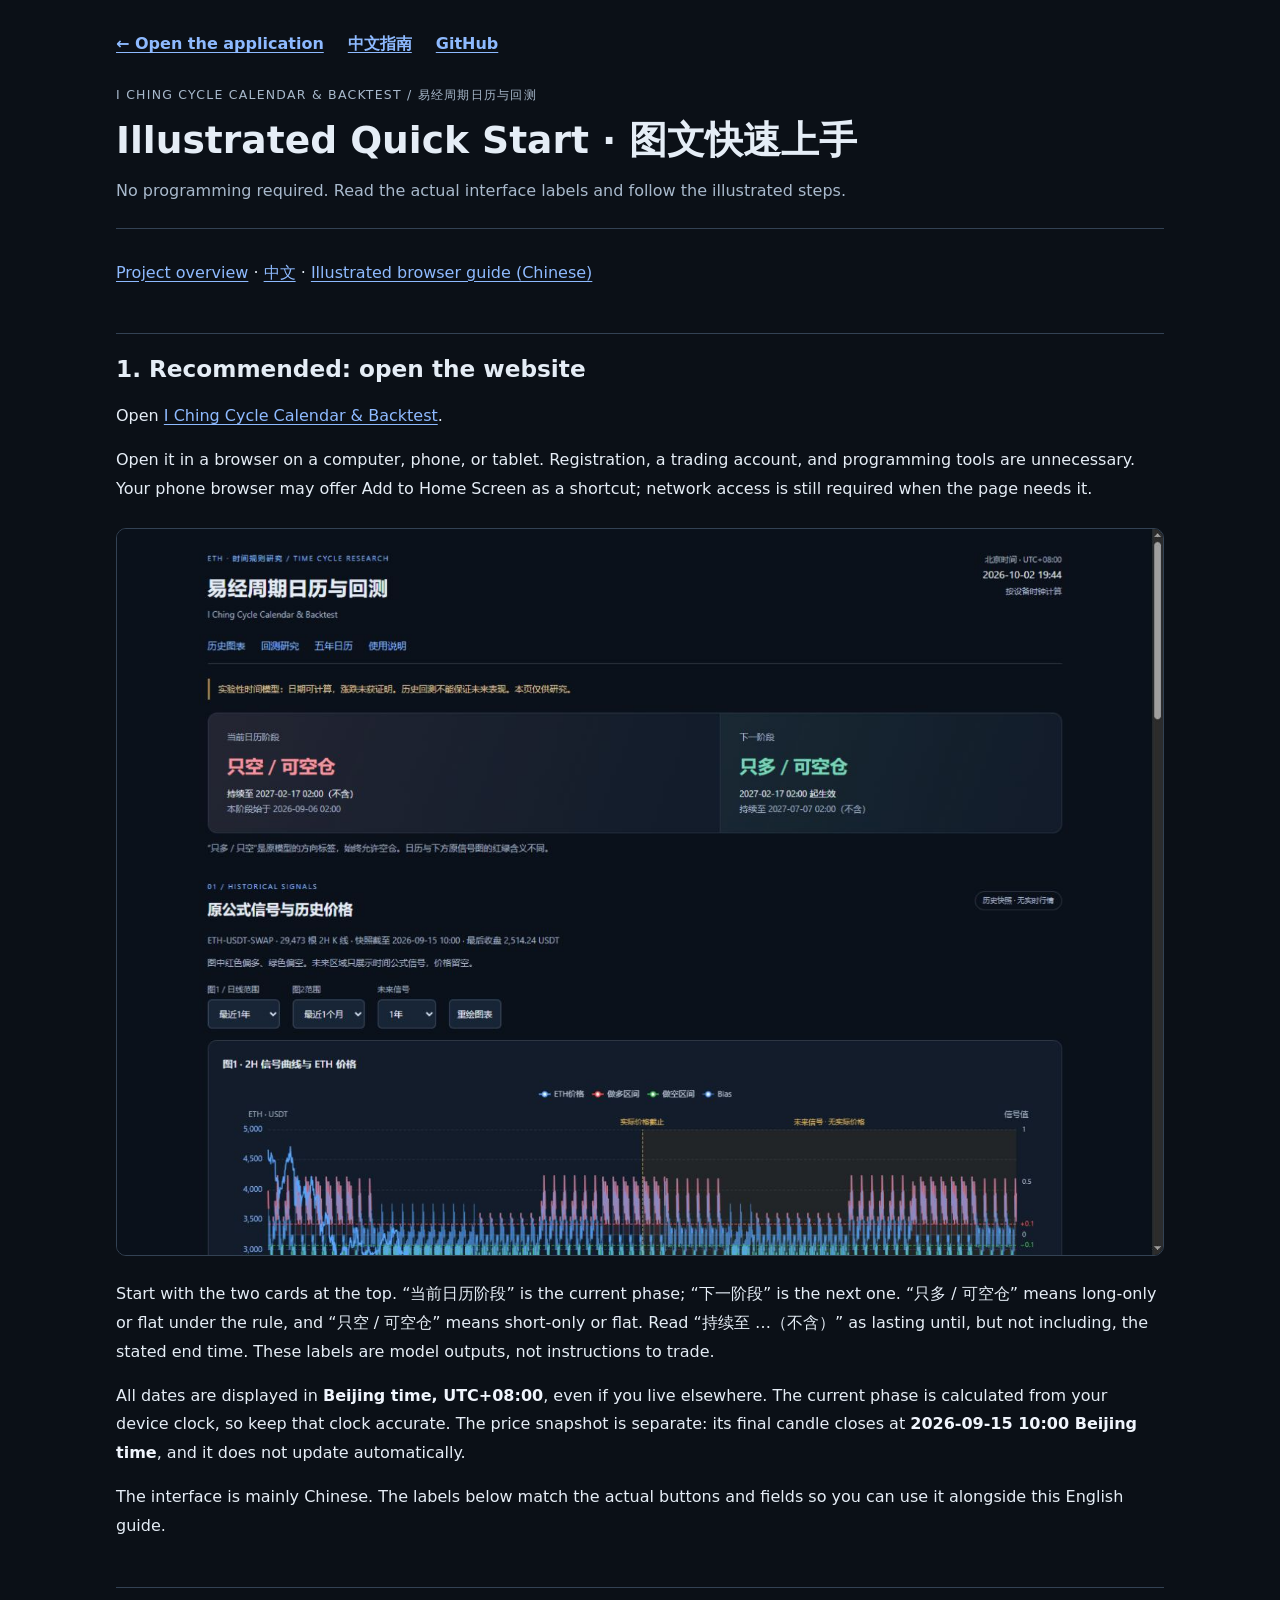
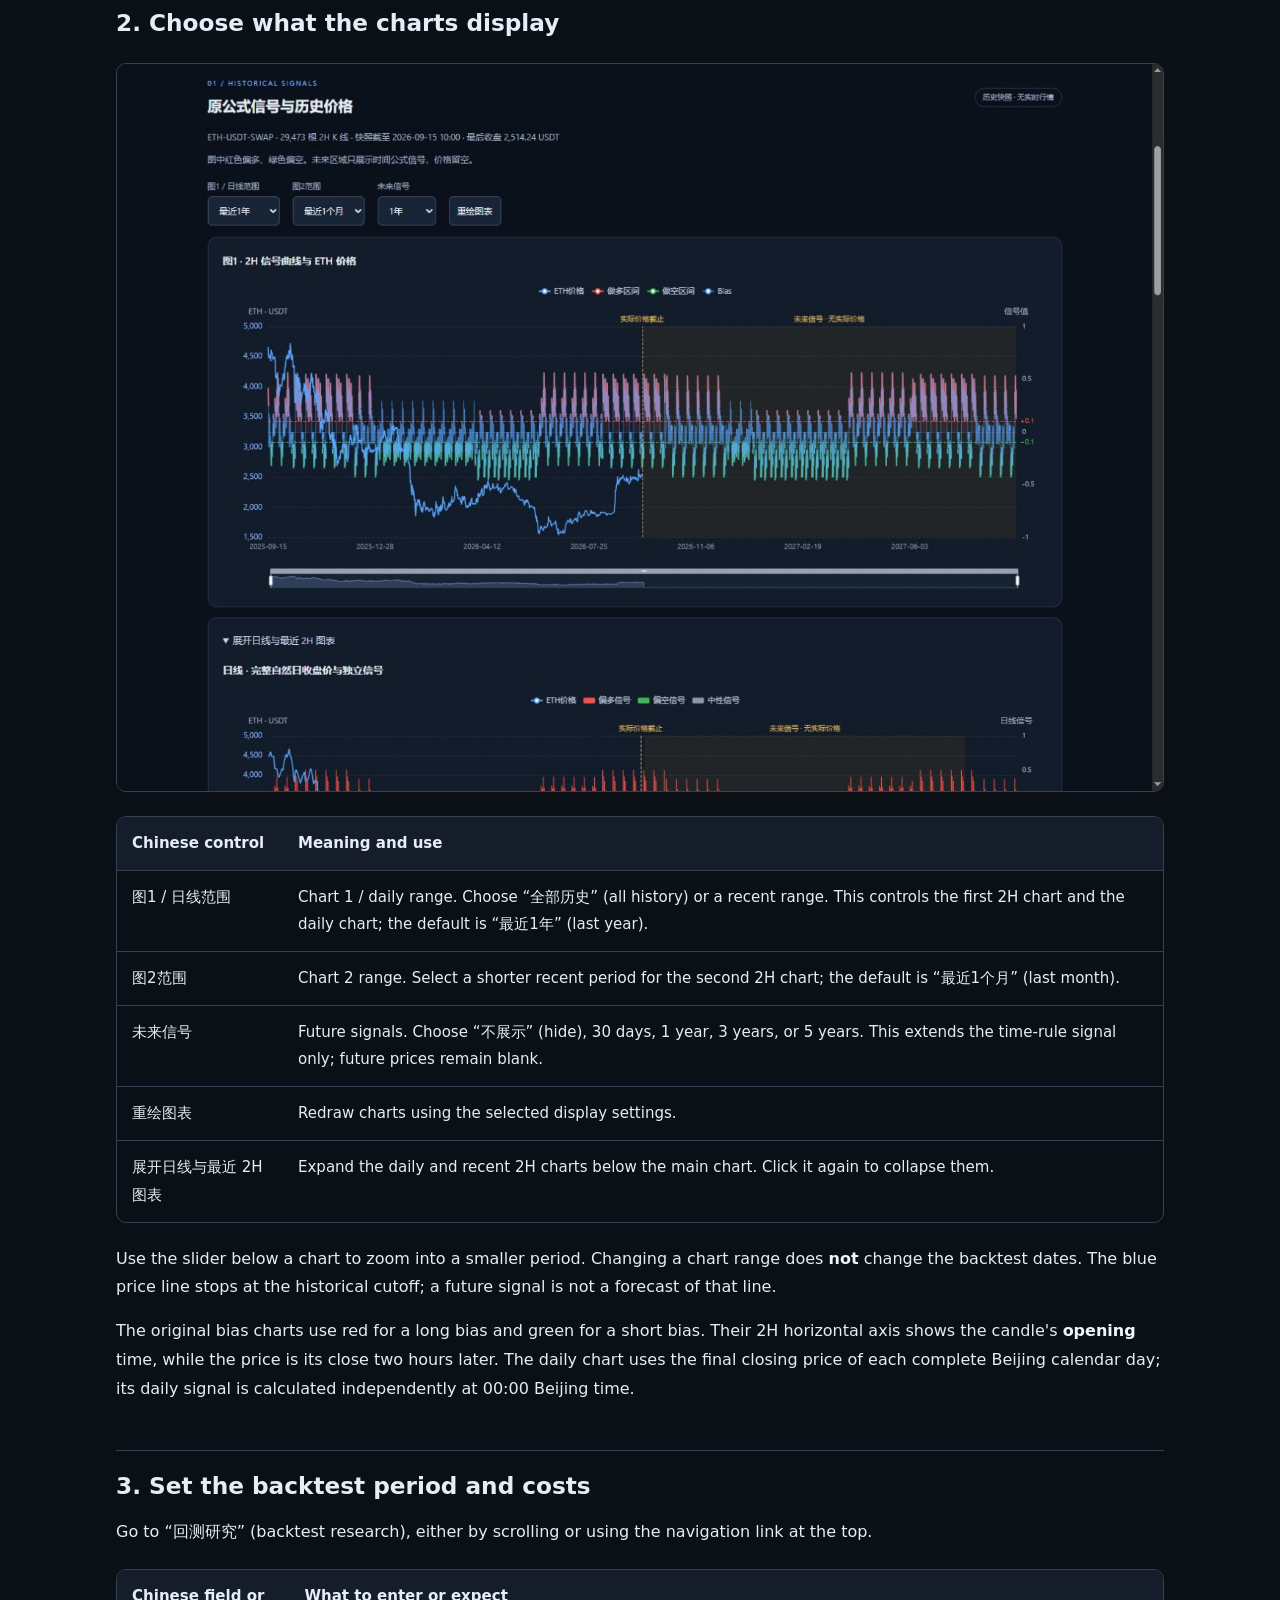
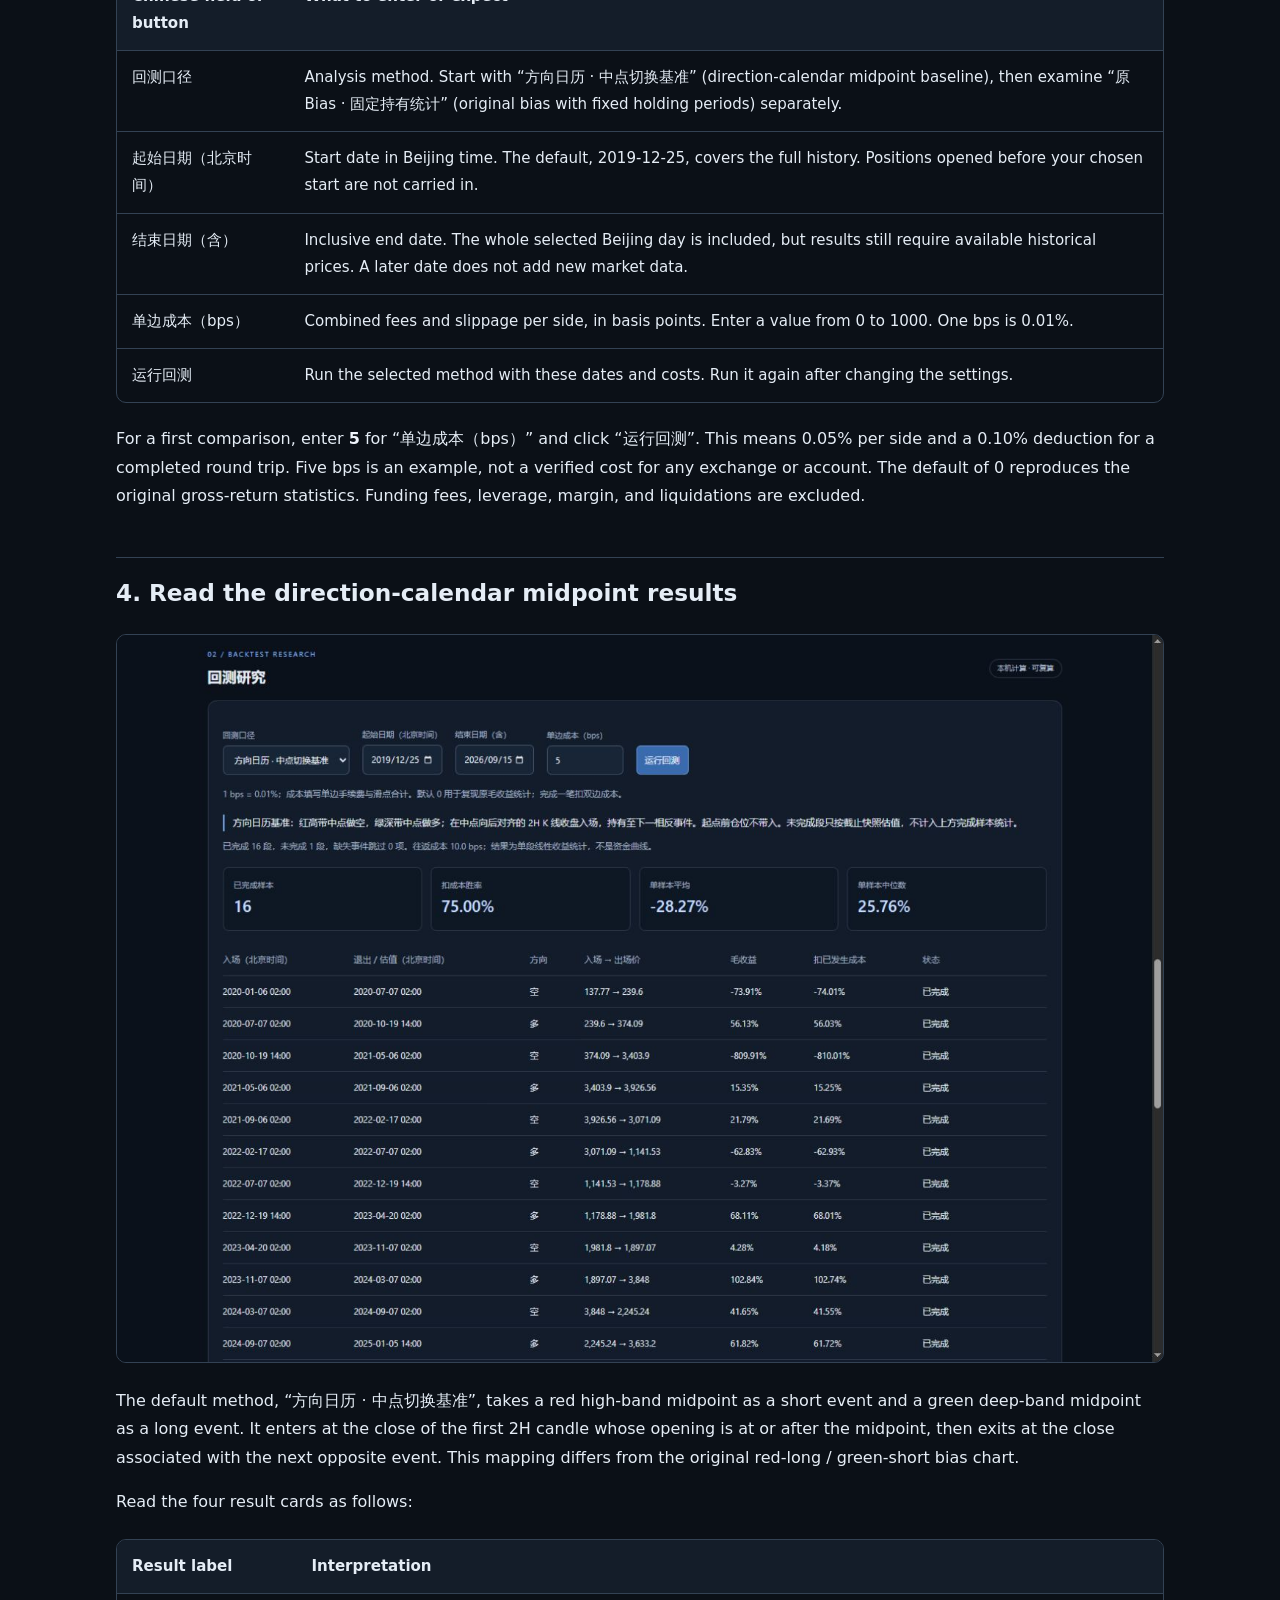
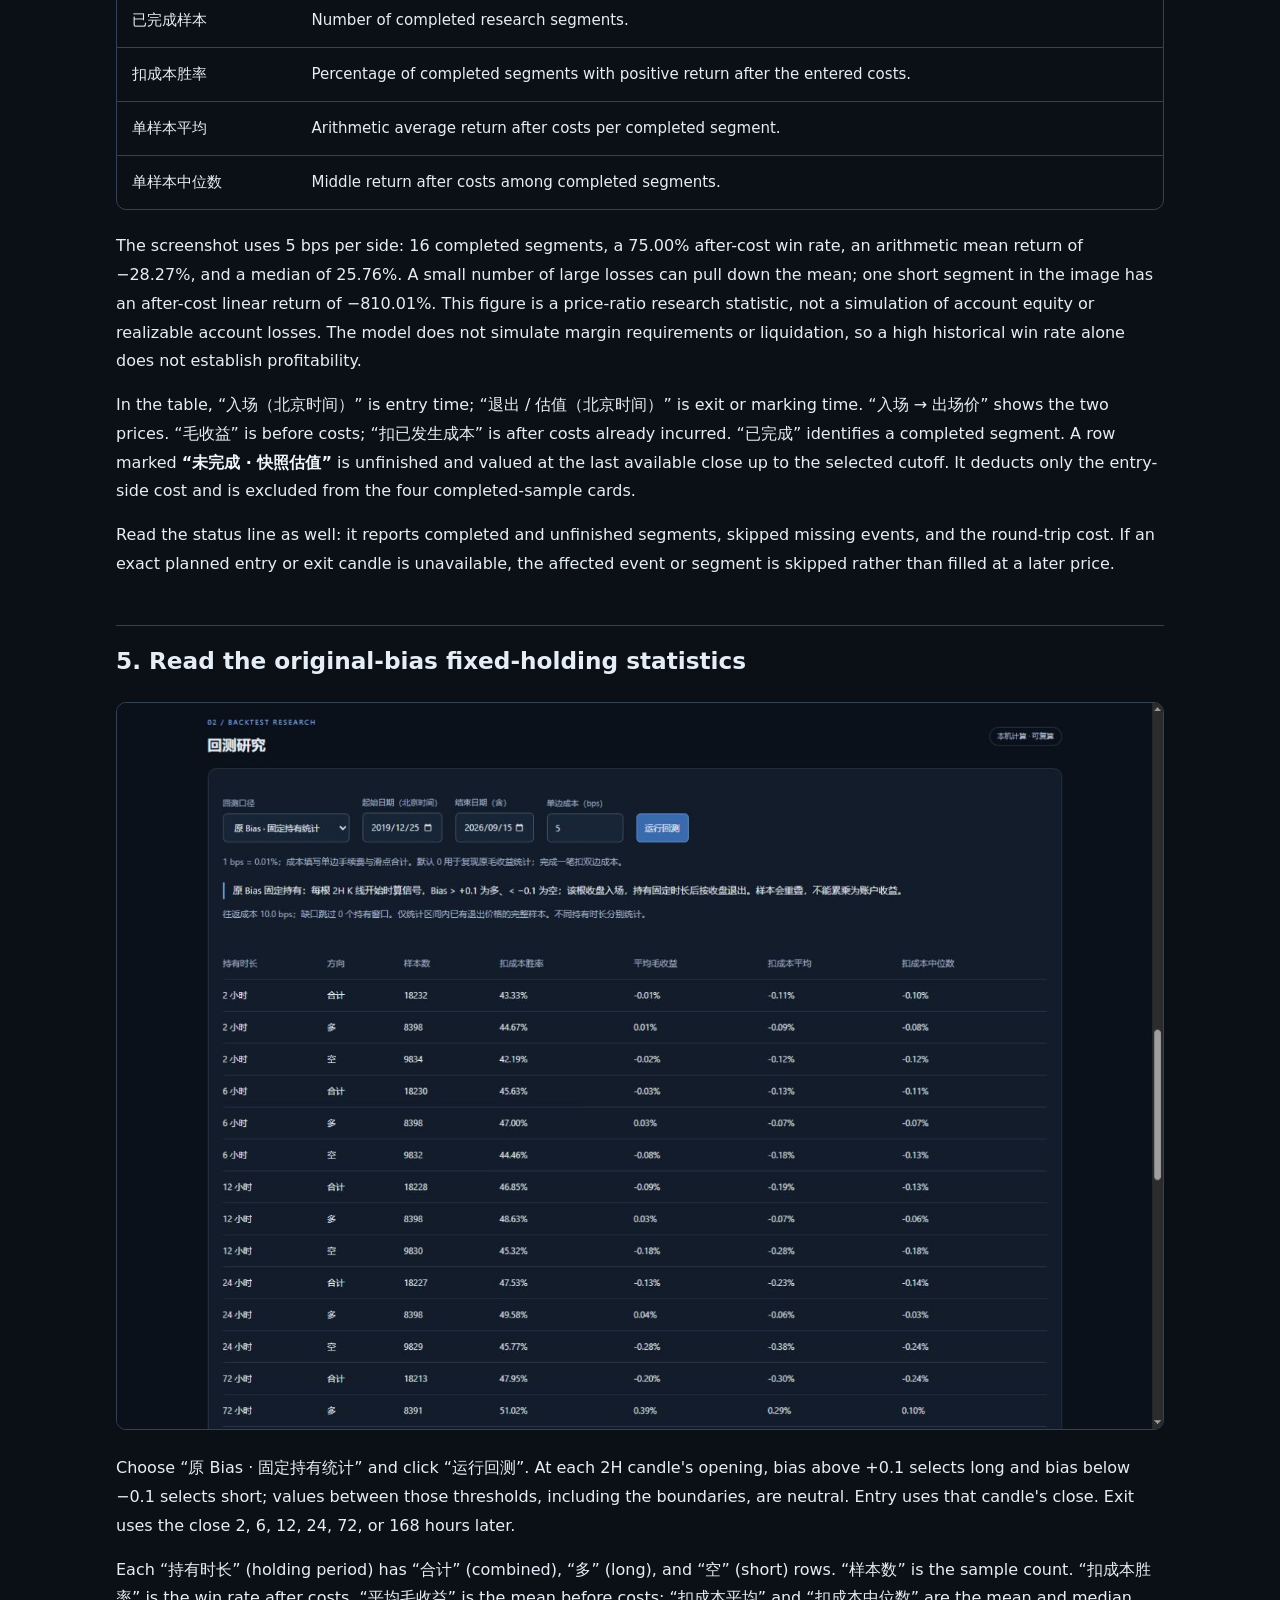
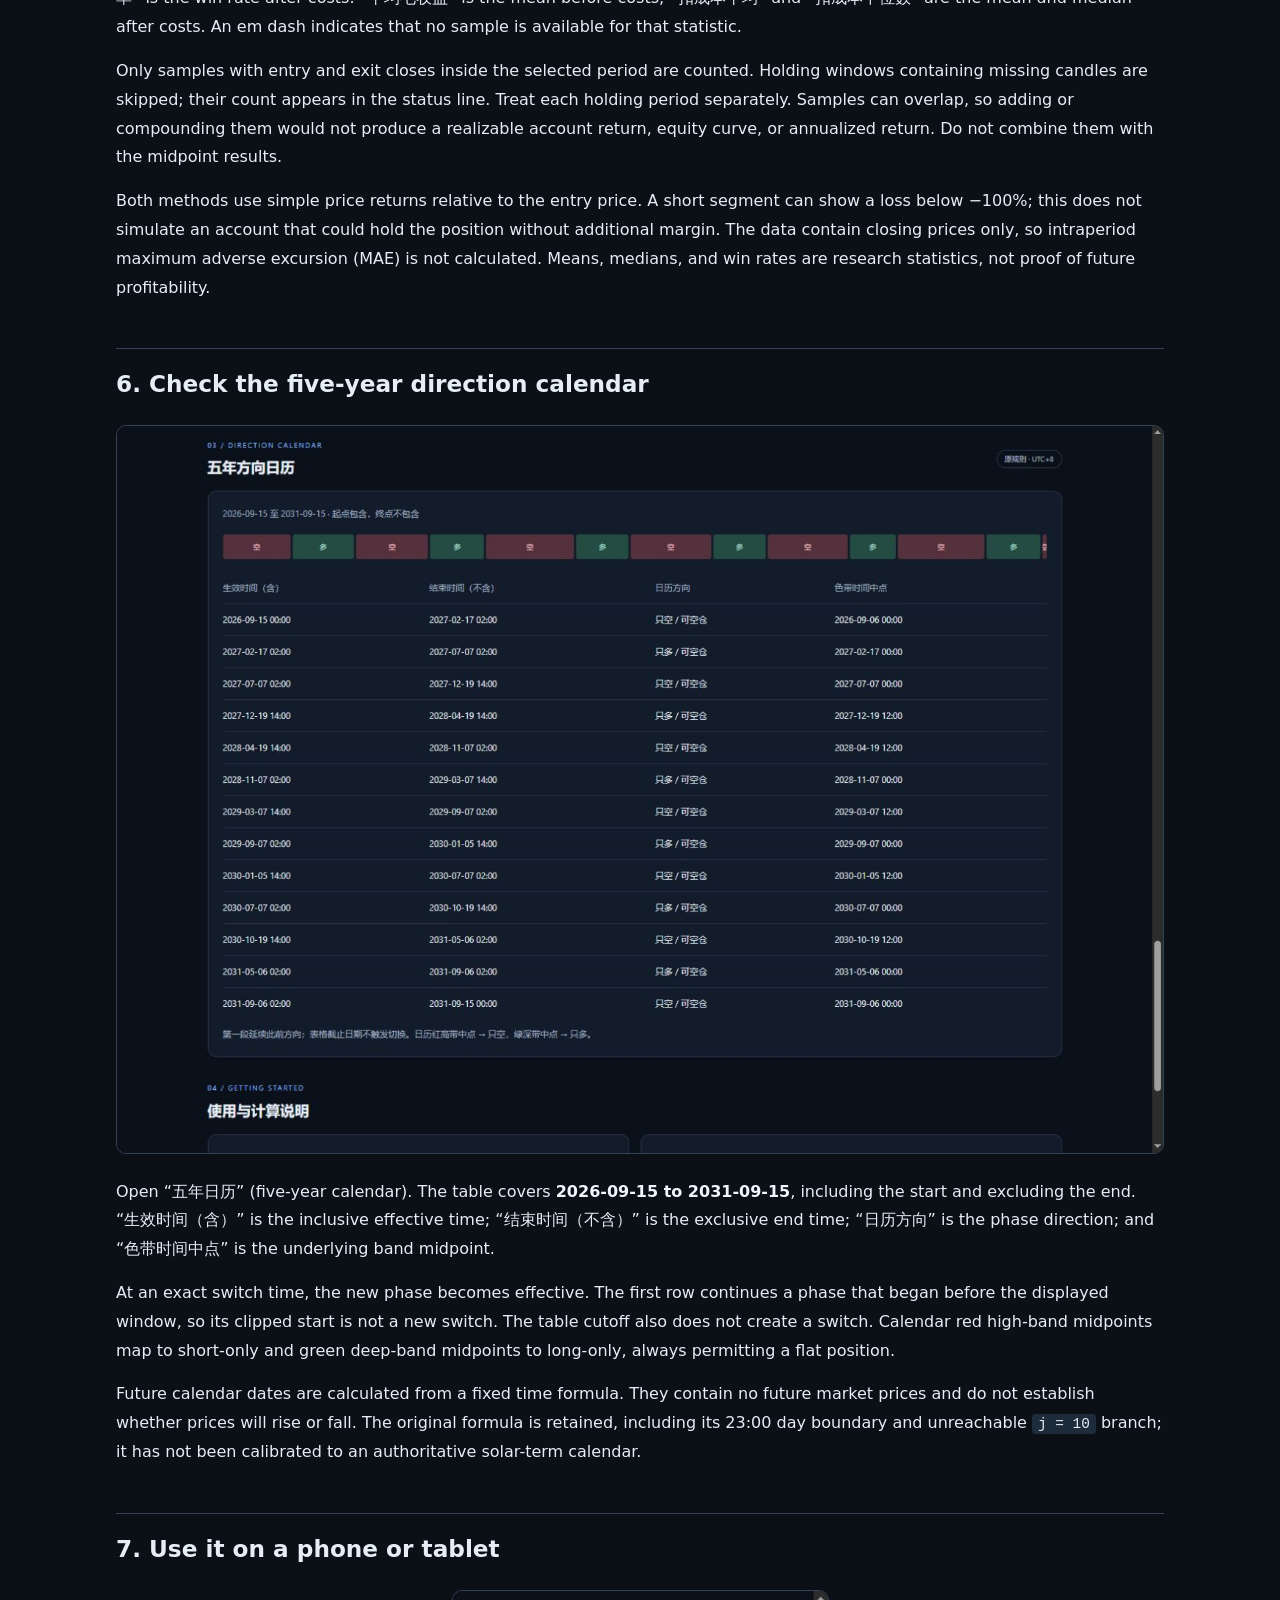
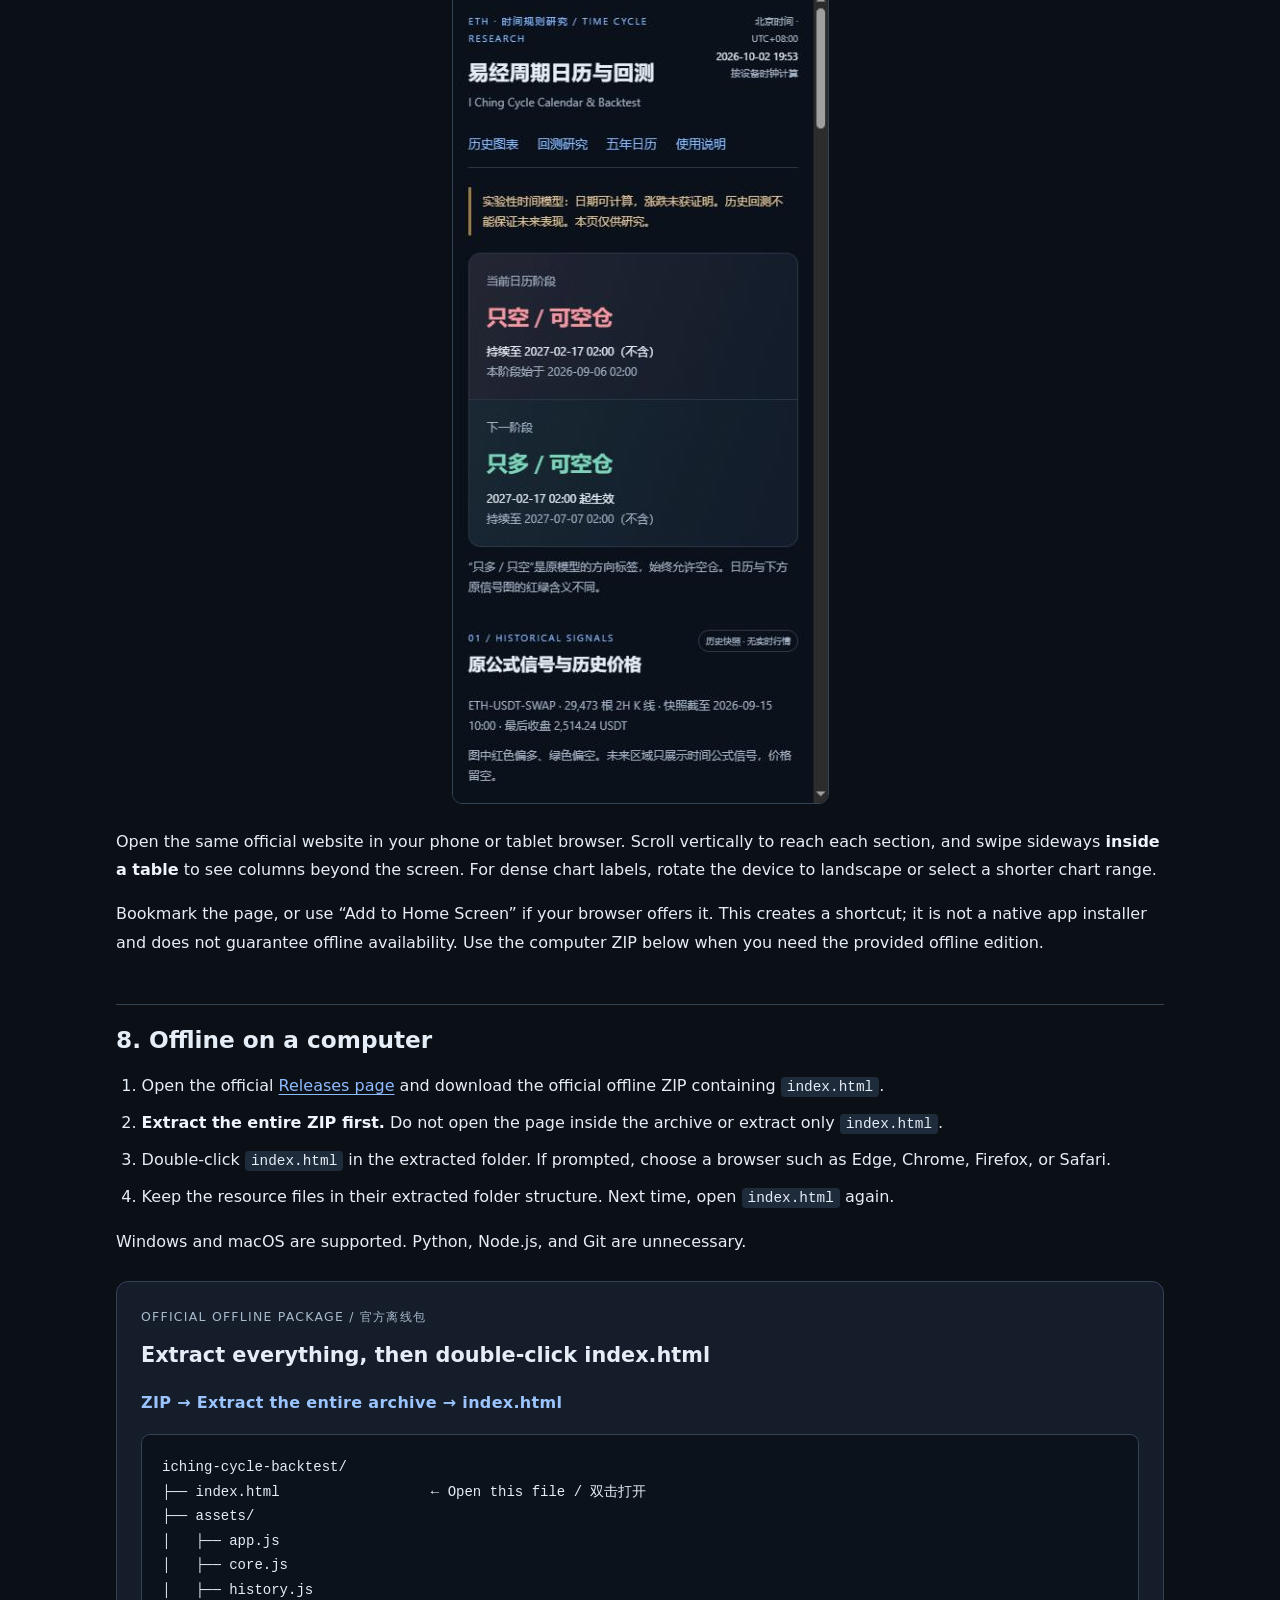
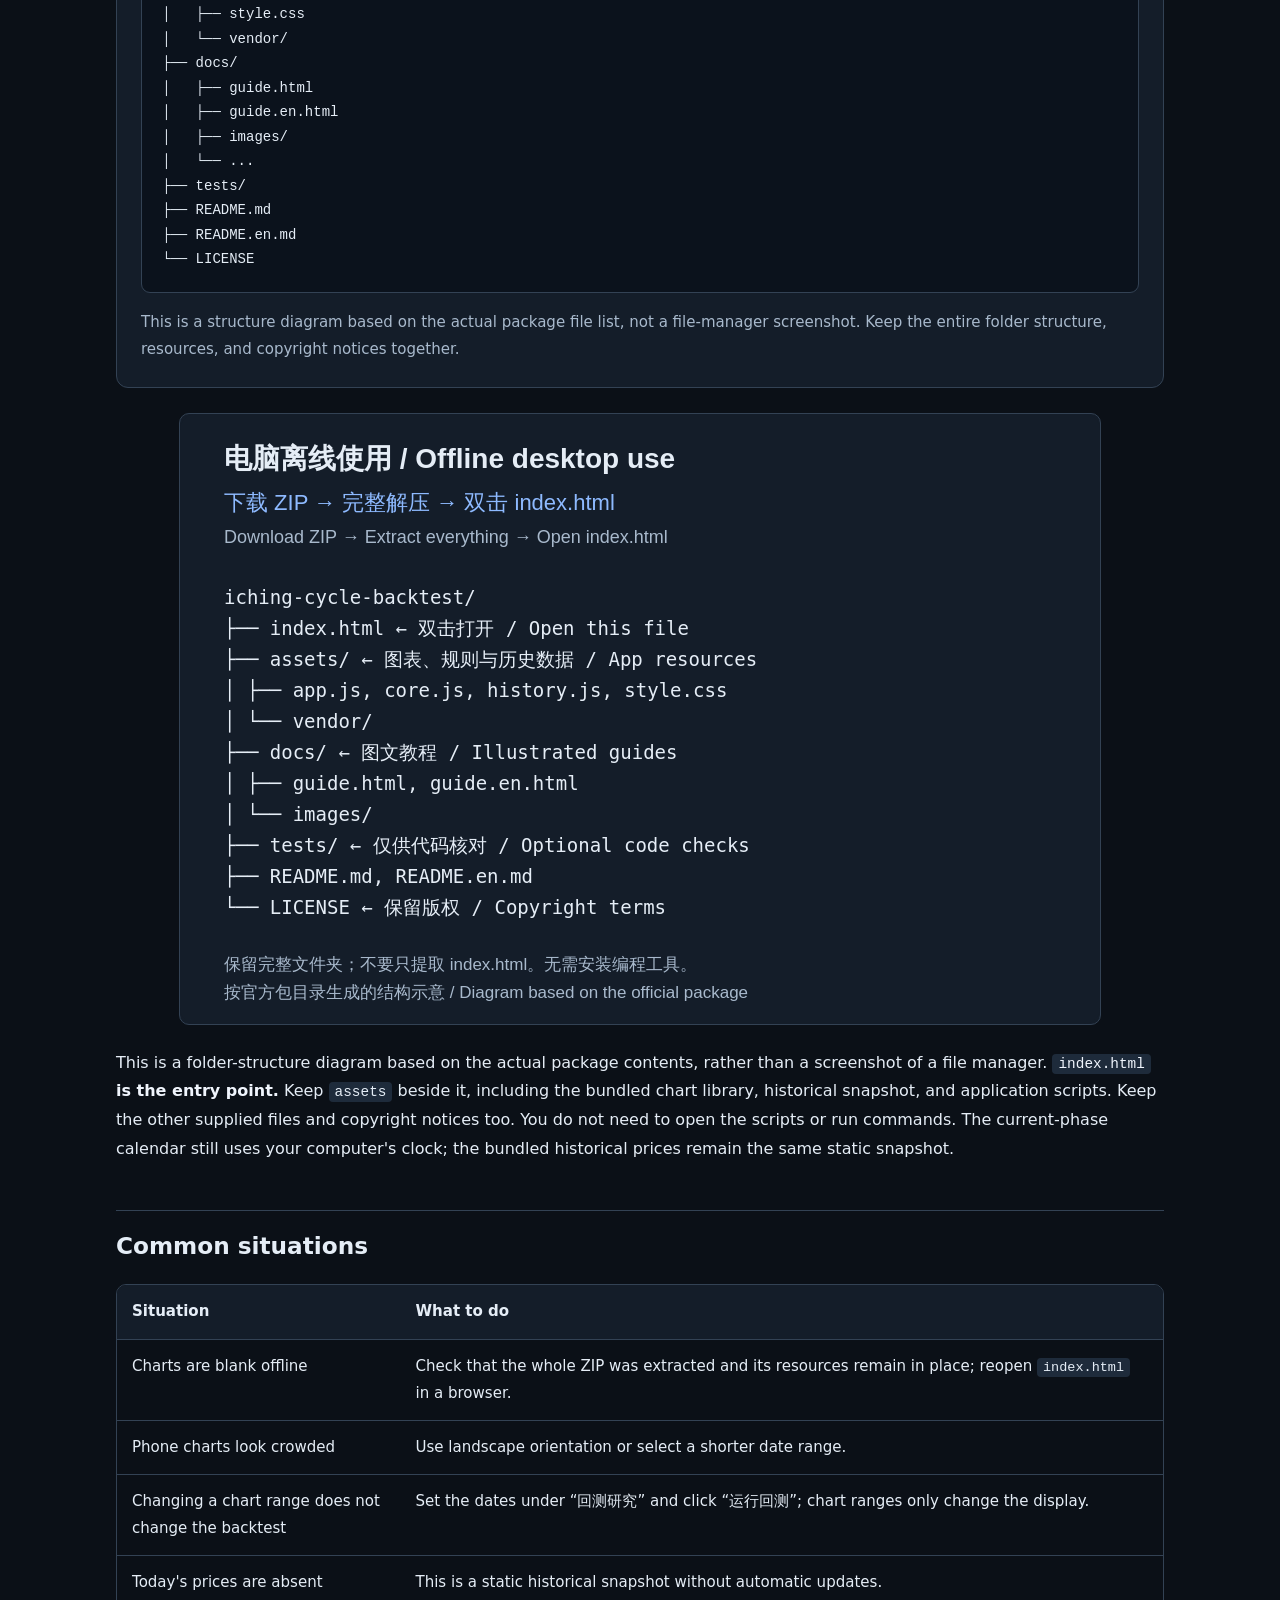
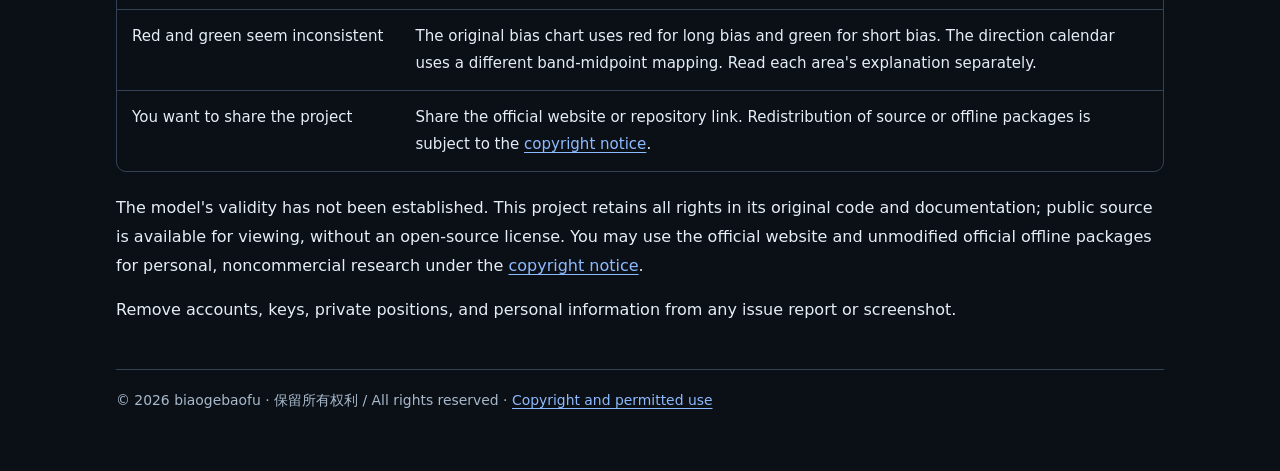
==== docs/guide.en.html @ a08e4dd4 "Publish bilingual illustrated guides with step-by-step explanations" ====
<!doctype html>
<html lang="en">
<head>
<meta charset="utf-8">
<meta name="viewport" content="width=device-width, initial-scale=1">
<meta name="color-scheme" content="dark">
<meta name="author" content="biaogebaofu">
<title>Illustrated Quick Start · 图文快速上手 | I Ching Cycle Calendar &amp; Backtest</title>
<style>
:root{color-scheme:dark;--bg:#0b1017;--panel:#141d29;--text:#e5edf6;--muted:#a8b9cc;--line:#334254;--link:#8ebaff}
*{box-sizing:border-box}html{scroll-behavior:smooth}body{margin:0;background:var(--bg);color:var(--text);font:16px/1.8 system-ui,-apple-system,BlinkMacSystemFont,"Segoe UI","Microsoft YaHei",sans-serif}
a{color:var(--link);text-underline-offset:3px;overflow-wrap:anywhere}a:hover{color:#bfd6ff}a:focus-visible,.table-scroll:focus-visible{outline:3px solid #8ebaff;outline-offset:4px}
.page{max-width:1100px;margin:0 auto;padding:30px 26px 58px}.top-nav{display:flex;gap:12px 24px;flex-wrap:wrap;margin-bottom:25px}.top-nav a{font-weight:600}
.masthead{border-bottom:1px solid var(--line);padding-bottom:22px;margin-bottom:30px}.eyebrow{margin:0 0 8px;color:var(--muted);font-size:.78rem;letter-spacing:.1em}.masthead h1{margin:0;font-size:clamp(1.6rem,4.8vw,2.35rem);line-height:1.4}.subtitle{margin:10px 0 0;color:var(--muted)}
article h2{margin:46px 0 16px;padding-top:18px;border-top:1px solid var(--line);font-size:1.45rem;line-height:1.45}article h3{margin:30px 0 12px;font-size:1.16rem}p{margin:15px 0}li{margin:8px 0}ul,ol{padding-left:1.6rem}strong{color:#f0f5fd}
img{display:block;max-width:100%;height:auto;margin:24px auto;border:1px solid var(--line);border-radius:10px;background:var(--panel)}img.phone-image{max-width:min(100%,390px)}
.table-scroll{max-width:100%;overflow-x:auto;overscroll-behavior-x:contain;-webkit-overflow-scrolling:touch;margin:22px 0;border:1px solid var(--line);border-radius:10px}table{border-collapse:collapse;width:100%;min-width:600px;font-size:.94rem}th,td{padding:13px 15px;text-align:left;vertical-align:top;border-bottom:1px solid var(--line)}th{background:var(--panel);font-weight:650}tbody tr:last-child td{border-bottom:0}
code{font: .9em ui-monospace,SFMono-Regular,Consolas,monospace;background:#1e2b3b;padding:2px 6px;border-radius:4px;overflow-wrap:anywhere}pre{white-space:pre;overflow-x:auto;font:14px/1.75 ui-monospace,SFMono-Regular,Consolas,"Microsoft YaHei",monospace;background:#0b121c;border:1px solid var(--line);border-radius:9px;padding:20px;margin:16px 0}
.offline-package{padding:24px;background:var(--panel);border:1px solid var(--line);border-radius:12px;margin:25px 0;scroll-margin-top:24px}.offline-package h3{margin:0 0 12px;font-size:1.3rem}.offline-steps{font-weight:650;color:#9bc4ff;letter-spacing:.02em}.offline-note{color:var(--muted);margin-bottom:0;font-size:.94rem}
footer{border-top:1px solid var(--line);margin-top:44px;padding-top:18px;color:var(--muted);font-size:.87rem}
@media(max-width:600px){body{font-size:15px}.page{padding:20px 15px 40px}.top-nav{gap:9px 18px}article h2{font-size:1.25rem;margin-top:34px}img{margin:18px auto;border-radius:7px}.offline-package{padding:16px}pre{padding:14px;font-size:12px}th,td{padding:11px 12px}}
</style>
</head>
<body>
<main class="page">
<nav class="top-nav" aria-label="Guide navigation"><a href="../index.html">← Open the application</a><a href="guide.html" lang="zh-CN">中文指南</a><a href="https://github.com/biaogebaofu/iching-cycle-backtest">GitHub</a></nav>
<header class="masthead"><p class="eyebrow">I CHING CYCLE CALENDAR &amp; BACKTEST / 易经周期日历与回测</p><h1>Illustrated Quick Start · 图文快速上手</h1><p class="subtitle">No programming required. Read the actual interface labels and follow the illustrated steps.</p></header>
<article><p><a href="https://github.com/biaogebaofu/iching-cycle-backtest/blob/main/README.en.md">Project overview</a> · <a href="guide.html">中文</a> · <a href="guide.html">Illustrated browser guide (Chinese)</a></p>
<h2>1. Recommended: open the website</h2>
<p>Open <a href="https://biaogebaofu.github.io/iching-cycle-backtest/">I Ching Cycle Calendar &amp; Backtest</a>.</p>
<p>Open it in a browser on a computer, phone, or tablet. Registration, a trading account, and programming tools are unnecessary. Your phone browser may offer Add to Home Screen as a shortcut; network access is still required when the page needs it.</p>
<p><img loading="lazy" decoding="async" src="images/01-overview.png" alt="Desktop overview of the current and next direction-calendar phases and the historical chart"></p>
<p>Start with the two cards at the top. “当前日历阶段” is the current phase; “下一阶段” is the next one. “只多 / 可空仓” means long-only or flat under the rule, and “只空 / 可空仓” means short-only or flat. Read “持续至 …（不含）” as lasting until, but not including, the stated end time. These labels are model outputs, not instructions to trade.</p>
<p>All dates are displayed in <strong>Beijing time, UTC+08:00</strong>, even if you live elsewhere. The current phase is calculated from your device clock, so keep that clock accurate. The price snapshot is separate: its final candle closes at <strong>2026-09-15 10:00 Beijing time</strong>, and it does not update automatically.</p>
<p>The interface is mainly Chinese. The labels below match the actual buttons and fields so you can use it alongside this English guide.</p>
<h2>2. Choose what the charts display</h2>
<p><img loading="lazy" decoding="async" src="images/02-chart-controls.png" alt="Chart range and future-signal controls with the daily and recent 2H charts expanded"></p>
<div class="table-scroll" tabindex="0" role="region" aria-label="Table; scroll horizontally to see all columns"><table>
<thead>
<tr>
<th>Chinese control</th>
<th>Meaning and use</th>
</tr>
</thead>
<tbody><tr>
<td>图1 / 日线范围</td>
<td>Chart 1 / daily range. Choose “全部历史” (all history) or a recent range. This controls the first 2H chart and the daily chart; the default is “最近1年” (last year).</td>
</tr>
<tr>
<td>图2范围</td>
<td>Chart 2 range. Select a shorter recent period for the second 2H chart; the default is “最近1个月” (last month).</td>
</tr>
<tr>
<td>未来信号</td>
<td>Future signals. Choose “不展示” (hide), 30 days, 1 year, 3 years, or 5 years. This extends the time-rule signal only; future prices remain blank.</td>
</tr>
<tr>
<td>重绘图表</td>
<td>Redraw charts using the selected display settings.</td>
</tr>
<tr>
<td>展开日线与最近 2H 图表</td>
<td>Expand the daily and recent 2H charts below the main chart. Click it again to collapse them.</td>
</tr>
</tbody></table></div>
<p>Use the slider below a chart to zoom into a smaller period. Changing a chart range does <strong>not</strong> change the backtest dates. The blue price line stops at the historical cutoff; a future signal is not a forecast of that line.</p>
<p>The original bias charts use red for a long bias and green for a short bias. Their 2H horizontal axis shows the candle&#39;s <strong>opening</strong> time, while the price is its close two hours later. The daily chart uses the final closing price of each complete Beijing calendar day; its daily signal is calculated independently at 00:00 Beijing time.</p>
<h2>3. Set the backtest period and costs</h2>
<p>Go to “回测研究” (backtest research), either by scrolling or using the navigation link at the top.</p>
<div class="table-scroll" tabindex="0" role="region" aria-label="Table; scroll horizontally to see all columns"><table>
<thead>
<tr>
<th>Chinese field or button</th>
<th>What to enter or expect</th>
</tr>
</thead>
<tbody><tr>
<td>回测口径</td>
<td>Analysis method. Start with “方向日历 · 中点切换基准” (direction-calendar midpoint baseline), then examine “原 Bias · 固定持有统计” (original bias with fixed holding periods) separately.</td>
</tr>
<tr>
<td>起始日期（北京时间）</td>
<td>Start date in Beijing time. The default, 2019-12-25, covers the full history. Positions opened before your chosen start are not carried in.</td>
</tr>
<tr>
<td>结束日期（含）</td>
<td>Inclusive end date. The whole selected Beijing day is included, but results still require available historical prices. A later date does not add new market data.</td>
</tr>
<tr>
<td>单边成本（bps）</td>
<td>Combined fees and slippage per side, in basis points. Enter a value from 0 to 1000. One bps is 0.01%.</td>
</tr>
<tr>
<td>运行回测</td>
<td>Run the selected method with these dates and costs. Run it again after changing the settings.</td>
</tr>
</tbody></table></div>
<p>For a first comparison, enter <strong>5</strong> for “单边成本（bps）” and click “运行回测”. This means 0.05% per side and a 0.10% deduction for a completed round trip. Five bps is an example, not a verified cost for any exchange or account. The default of 0 reproduces the original gross-return statistics. Funding fees, leverage, margin, and liquidations are excluded.</p>
<h2>4. Read the direction-calendar midpoint results</h2>
<p><img loading="lazy" decoding="async" src="images/03-midpoint-backtest.png" alt="Full-history midpoint backtest with 5 bps entered as the per-side cost"></p>
<p>The default method, “方向日历 · 中点切换基准”, takes a red high-band midpoint as a short event and a green deep-band midpoint as a long event. It enters at the close of the first 2H candle whose opening is at or after the midpoint, then exits at the close associated with the next opposite event. This mapping differs from the original red-long / green-short bias chart.</p>
<p>Read the four result cards as follows:</p>
<div class="table-scroll" tabindex="0" role="region" aria-label="Table; scroll horizontally to see all columns"><table>
<thead>
<tr>
<th>Result label</th>
<th>Interpretation</th>
</tr>
</thead>
<tbody><tr>
<td>已完成样本</td>
<td>Number of completed research segments.</td>
</tr>
<tr>
<td>扣成本胜率</td>
<td>Percentage of completed segments with positive return after the entered costs.</td>
</tr>
<tr>
<td>单样本平均</td>
<td>Arithmetic average return after costs per completed segment.</td>
</tr>
<tr>
<td>单样本中位数</td>
<td>Middle return after costs among completed segments.</td>
</tr>
</tbody></table></div>
<p>The screenshot uses 5 bps per side: 16 completed segments, a 75.00% after-cost win rate, an arithmetic mean return of −28.27%, and a median of 25.76%. A small number of large losses can pull down the mean; one short segment in the image has an after-cost linear return of −810.01%. This figure is a price-ratio research statistic, not a simulation of account equity or realizable account losses. The model does not simulate margin requirements or liquidation, so a high historical win rate alone does not establish profitability.</p>
<p>In the table, “入场（北京时间）” is entry time; “退出 / 估值（北京时间）” is exit or marking time. “入场 → 出场价” shows the two prices. “毛收益” is before costs; “扣已发生成本” is after costs already incurred. “已完成” identifies a completed segment. A row marked <strong>“未完成 · 快照估值”</strong> is unfinished and valued at the last available close up to the selected cutoff. It deducts only the entry-side cost and is excluded from the four completed-sample cards.</p>
<p>Read the status line as well: it reports completed and unfinished segments, skipped missing events, and the round-trip cost. If an exact planned entry or exit candle is unavailable, the affected event or segment is skipped rather than filled at a later price.</p>
<h2>5. Read the original-bias fixed-holding statistics</h2>
<p><img loading="lazy" decoding="async" src="images/04-bias-backtest.png" alt="Full-history original-bias statistics with 5 bps per side"></p>
<p>Choose “原 Bias · 固定持有统计” and click “运行回测”. At each 2H candle&#39;s opening, bias above +0.1 selects long and bias below −0.1 selects short; values between those thresholds, including the boundaries, are neutral. Entry uses that candle&#39;s close. Exit uses the close 2, 6, 12, 24, 72, or 168 hours later.</p>
<p>Each “持有时长” (holding period) has “合计” (combined), “多” (long), and “空” (short) rows. “样本数” is the sample count. “扣成本胜率” is the win rate after costs. “平均毛收益” is the mean before costs; “扣成本平均” and “扣成本中位数” are the mean and median after costs. An em dash indicates that no sample is available for that statistic.</p>
<p>Only samples with entry and exit closes inside the selected period are counted. Holding windows containing missing candles are skipped; their count appears in the status line. Treat each holding period separately. Samples can overlap, so adding or compounding them would not produce a realizable account return, equity curve, or annualized return. Do not combine them with the midpoint results.</p>
<p>Both methods use simple price returns relative to the entry price. A short segment can show a loss below −100%; this does not simulate an account that could hold the position without additional margin. The data contain closing prices only, so intraperiod maximum adverse excursion (MAE) is not calculated. Means, medians, and win rates are research statistics, not proof of future profitability.</p>
<h2>6. Check the five-year direction calendar</h2>
<p><img loading="lazy" decoding="async" src="images/05-calendar.png" alt="Five-year direction timeline and its effective-date table"></p>
<p>Open “五年日历” (five-year calendar). The table covers <strong>2026-09-15 to 2031-09-15</strong>, including the start and excluding the end. “生效时间（含）” is the inclusive effective time; “结束时间（不含）” is the exclusive end time; “日历方向” is the phase direction; and “色带时间中点” is the underlying band midpoint.</p>
<p>At an exact switch time, the new phase becomes effective. The first row continues a phase that began before the displayed window, so its clipped start is not a new switch. The table cutoff also does not create a switch. Calendar red high-band midpoints map to short-only and green deep-band midpoints to long-only, always permitting a flat position.</p>
<p>Future calendar dates are calculated from a fixed time formula. They contain no future market prices and do not establish whether prices will rise or fall. The original formula is retained, including its 23:00 day boundary and unreachable <code>j = 10</code> branch; it has not been calibrated to an authoritative solar-term calendar.</p>
<h2>7. Use it on a phone or tablet</h2>
<p><img loading="lazy" decoding="async" src="images/06-phone.png" class="phone-image" alt="Phone-sized layout"></p>
<p>Open the same official website in your phone or tablet browser. Scroll vertically to reach each section, and swipe sideways <strong>inside a table</strong> to see columns beyond the screen. For dense chart labels, rotate the device to landscape or select a shorter chart range.</p>
<p>Bookmark the page, or use “Add to Home Screen” if your browser offers it. This creates a shortcut; it is not a native app installer and does not guarantee offline availability. Use the computer ZIP below when you need the provided offline edition.</p>
<h2>8. Offline on a computer</h2>
<ol>
<li>Open the official <a href="https://github.com/biaogebaofu/iching-cycle-backtest/releases">Releases page</a> and download the official offline ZIP containing <code>index.html</code>.</li>
<li><strong>Extract the entire ZIP first.</strong> Do not open the page inside the archive or extract only <code>index.html</code>.</li>
<li>Double-click <code>index.html</code> in the extracted folder. If prompted, choose a browser such as Edge, Chrome, Firefox, or Safari.</li>
<li>Keep the resource files in their extracted folder structure. Next time, open <code>index.html</code> again.</li>
</ol>
<p>Windows and macOS are supported. Python, Node.js, and Git are unnecessary.</p>
<section id="offline-files" class="offline-package" aria-label="Official offline package structure">
<p class="eyebrow">OFFICIAL OFFLINE PACKAGE / 官方离线包</p>
<h3>Extract everything, then double-click index.html</h3>
<p class="offline-steps">ZIP → Extract the entire archive → index.html</p>
<pre>iching-cycle-backtest/
├── index.html                  ← Open this file / 双击打开
├── assets/
│   ├── app.js
│   ├── core.js
│   ├── history.js
│   ├── style.css
│   └── vendor/
├── docs/
│   ├── guide.html
│   ├── guide.en.html
│   ├── images/
│   └── ...
├── tests/
├── README.md
├── README.en.md
└── LICENSE</pre>
<p class="offline-note">This is a structure diagram based on the actual package file list, not a file-manager screenshot. Keep the entire folder structure, resources, and copyright notices together.</p>
</section>
<p><img loading="lazy" decoding="async" src="images/07-offline-files.svg" alt="Structure diagram based on the official offline package&#39;s actual file list"></p>
<p>This is a folder-structure diagram based on the actual package contents, rather than a screenshot of a file manager. <strong><code>index.html</code> is the entry point.</strong> Keep <code>assets</code> beside it, including the bundled chart library, historical snapshot, and application scripts. Keep the other supplied files and copyright notices too. You do not need to open the scripts or run commands. The current-phase calendar still uses your computer&#39;s clock; the bundled historical prices remain the same static snapshot.</p>
<h2>Common situations</h2>
<div class="table-scroll" tabindex="0" role="region" aria-label="Table; scroll horizontally to see all columns"><table>
<thead>
<tr>
<th>Situation</th>
<th>What to do</th>
</tr>
</thead>
<tbody><tr>
<td>Charts are blank offline</td>
<td>Check that the whole ZIP was extracted and its resources remain in place; reopen <code>index.html</code> in a browser.</td>
</tr>
<tr>
<td>Phone charts look crowded</td>
<td>Use landscape orientation or select a shorter date range.</td>
</tr>
<tr>
<td>Changing a chart range does not change the backtest</td>
<td>Set the dates under “回测研究” and click “运行回测”; chart ranges only change the display.</td>
</tr>
<tr>
<td>Today&#39;s prices are absent</td>
<td>This is a static historical snapshot without automatic updates.</td>
</tr>
<tr>
<td>Red and green seem inconsistent</td>
<td>The original bias chart uses red for long bias and green for short bias. The direction calendar uses a different band-midpoint mapping. Read each area&#39;s explanation separately.</td>
</tr>
<tr>
<td>You want to share the project</td>
<td>Share the official website or repository link. Redistribution of source or offline packages is subject to the <a href="../LICENSE">copyright notice</a>.</td>
</tr>
</tbody></table></div>
<p>The model&#39;s validity has not been established. This project retains all rights in its original code and documentation; public source is available for viewing, without an open-source license. You may use the official website and unmodified official offline packages for personal, noncommercial research under the <a href="../LICENSE">copyright notice</a>.</p>
<p>Remove accounts, keys, private positions, and personal information from any issue report or screenshot.</p>
</article>
<footer>© 2026 biaogebaofu · 保留所有权利 / All rights reserved · <a href="../LICENSE">Copyright and permitted use</a></footer>
</main>
</body>
</html>
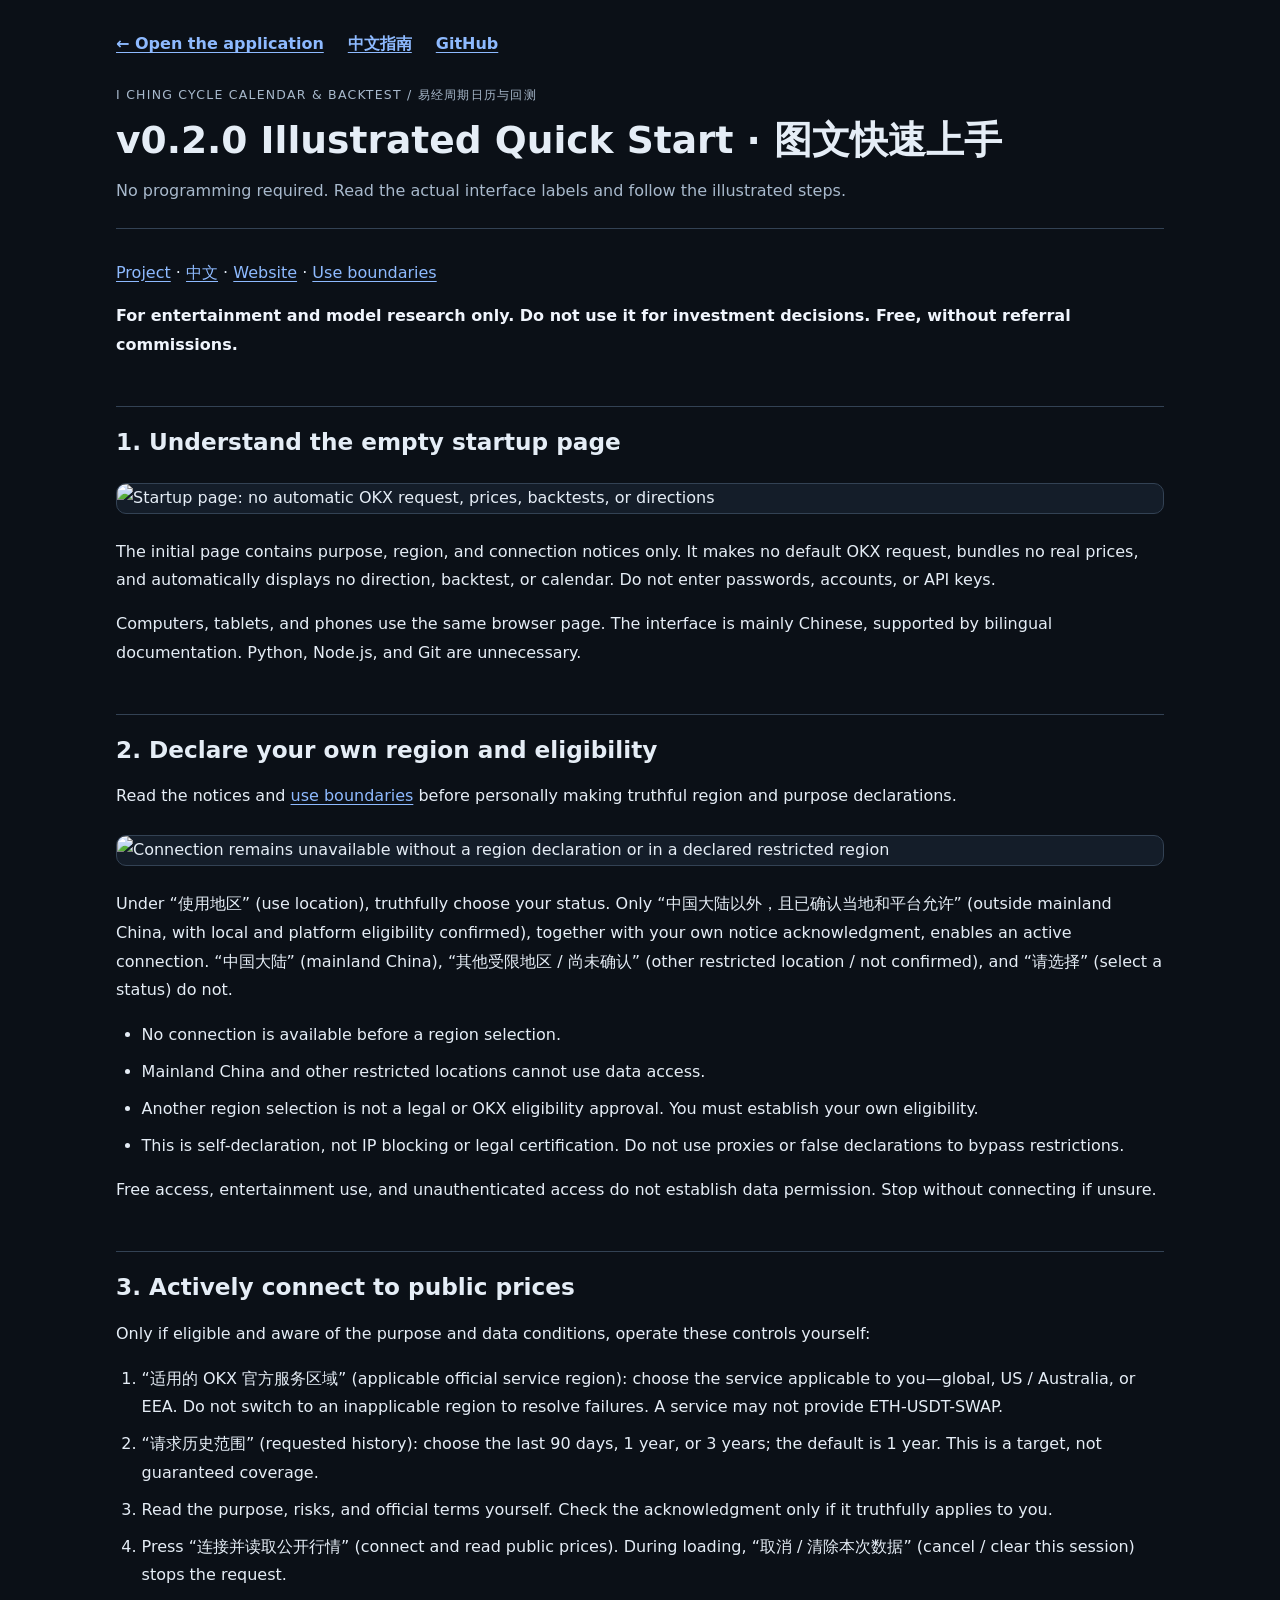
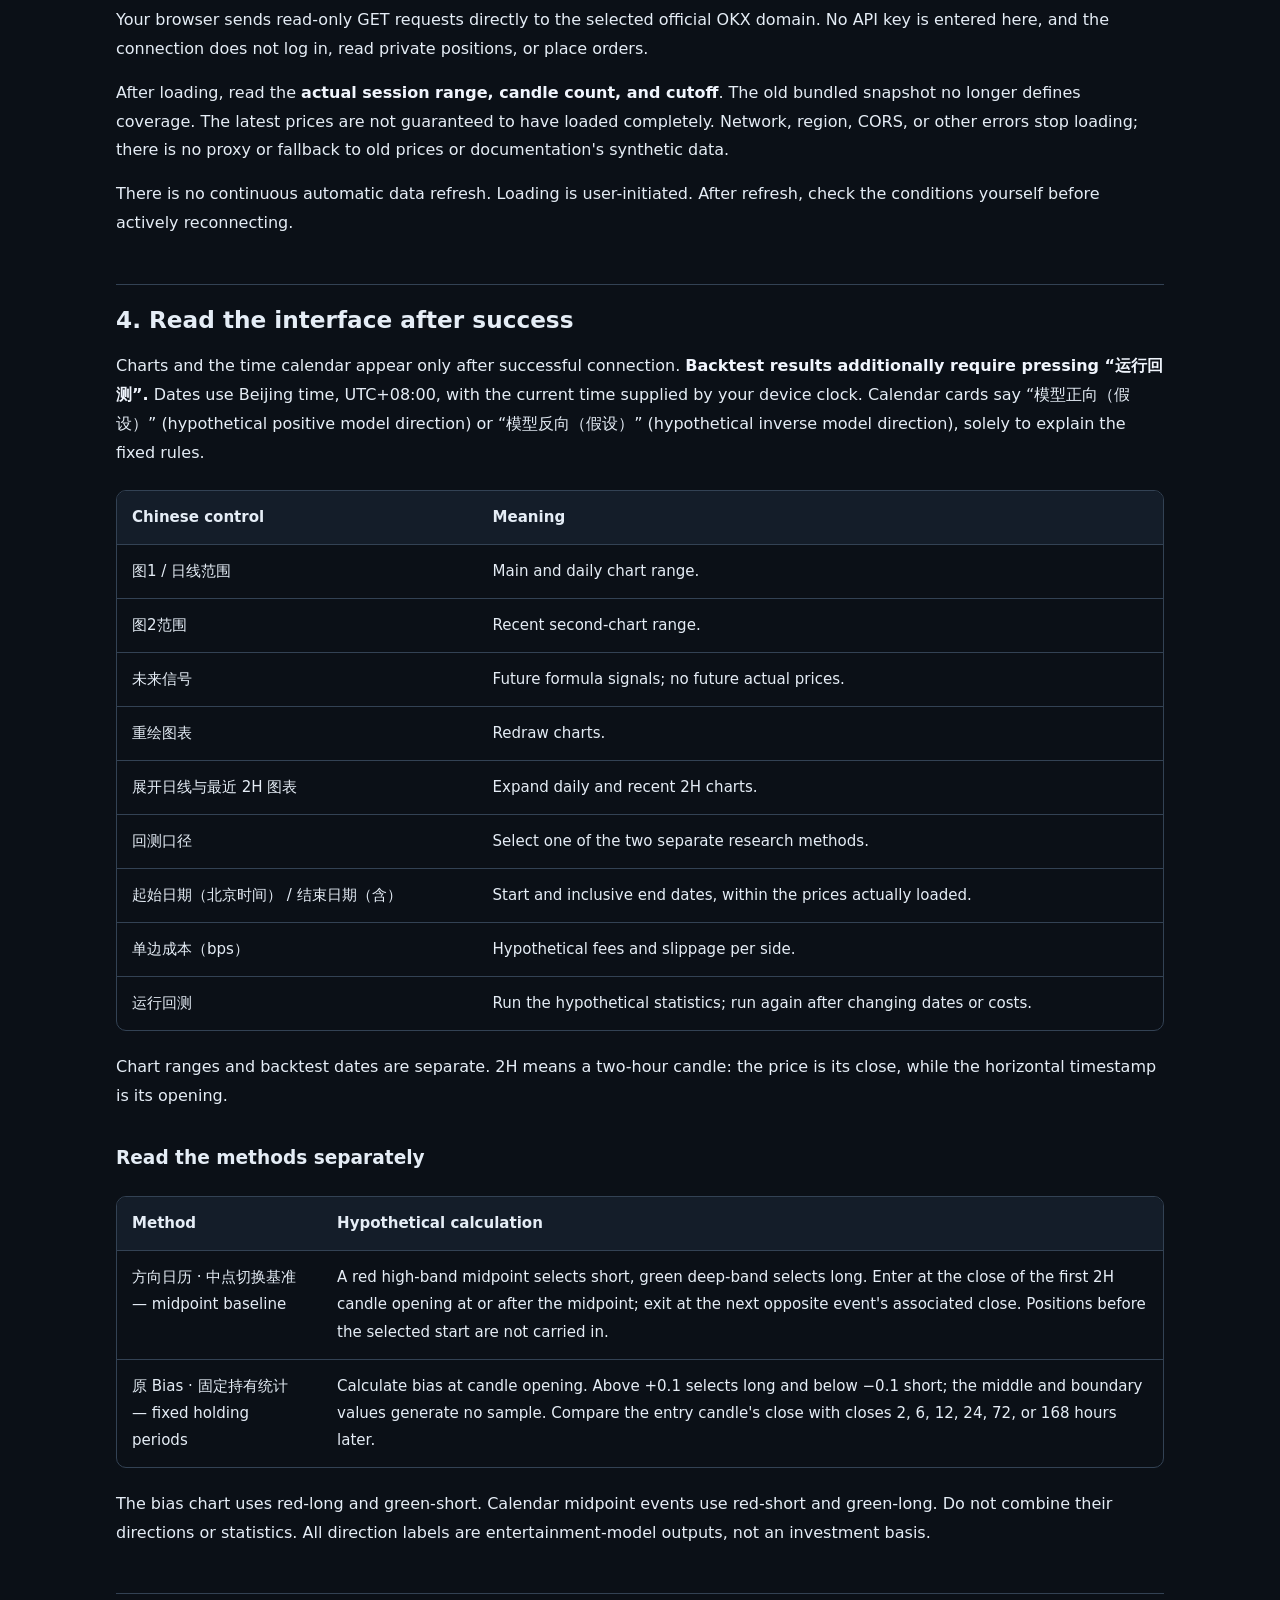
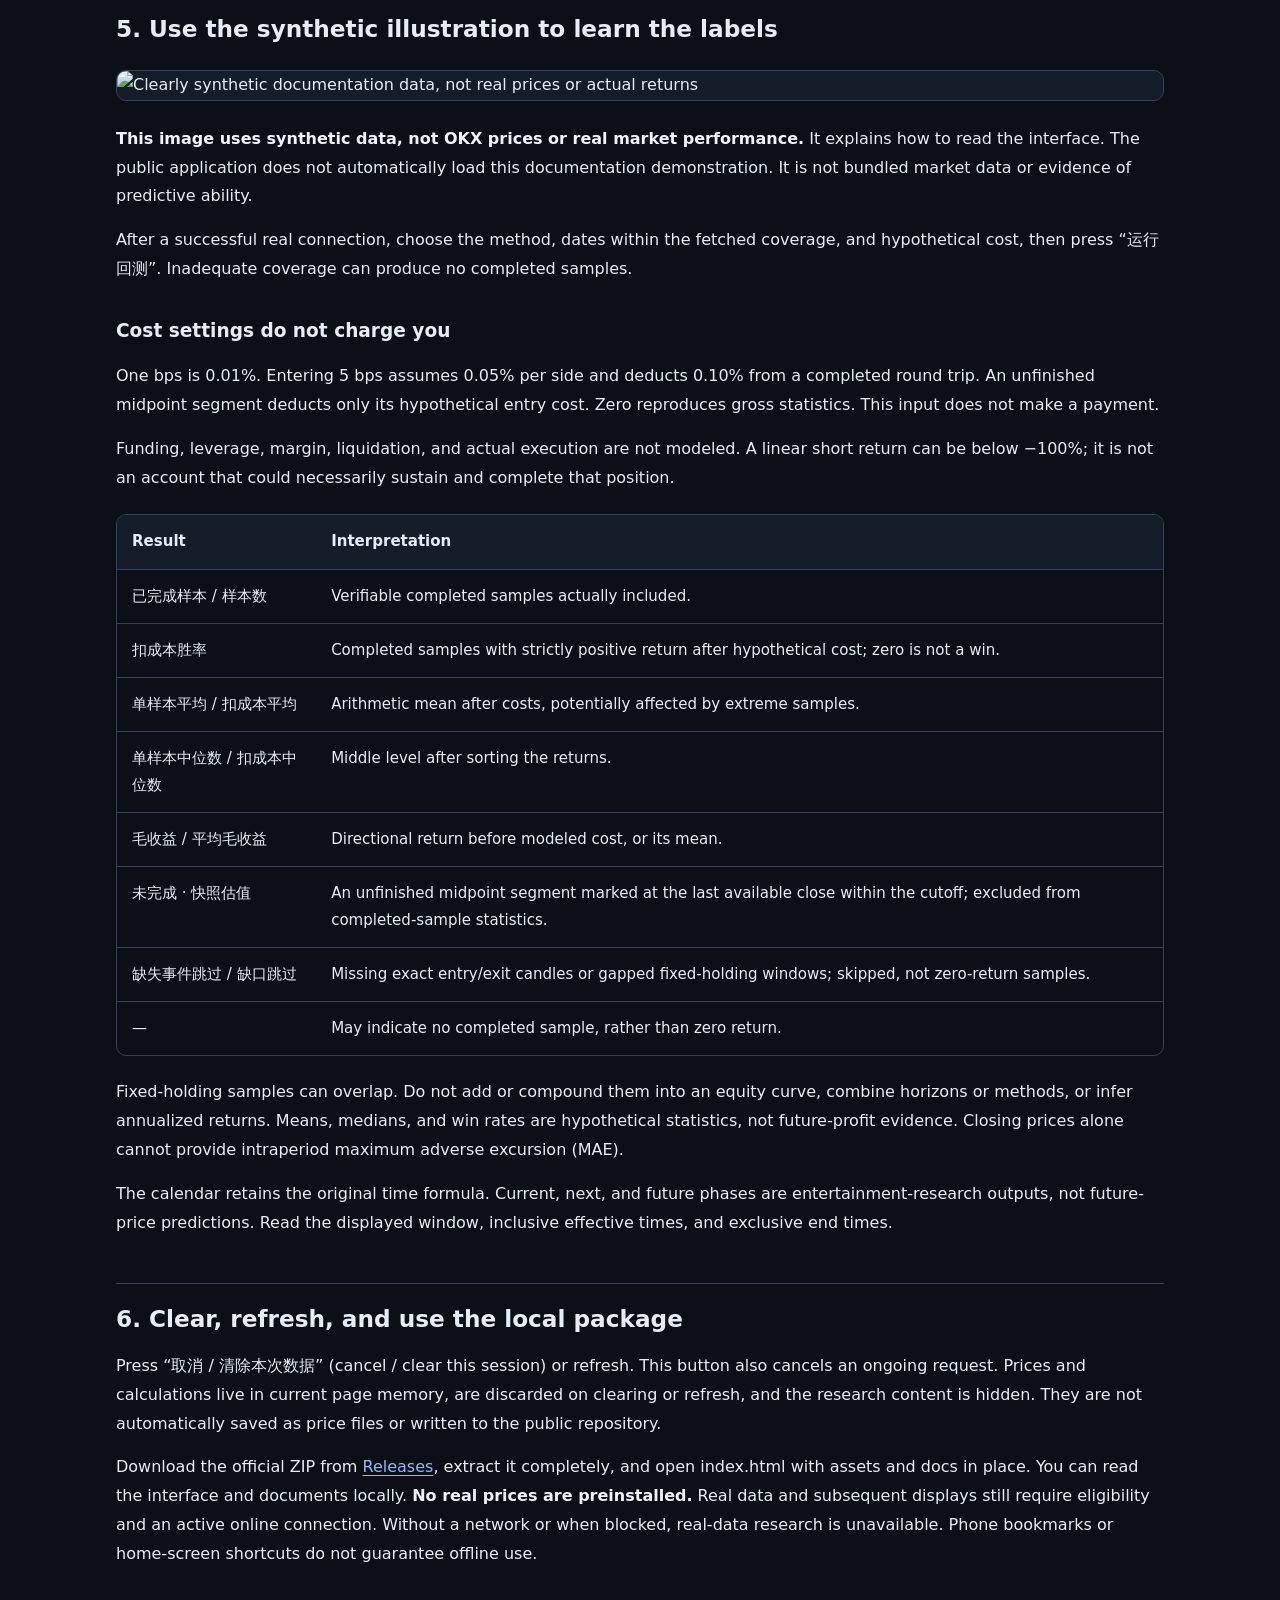
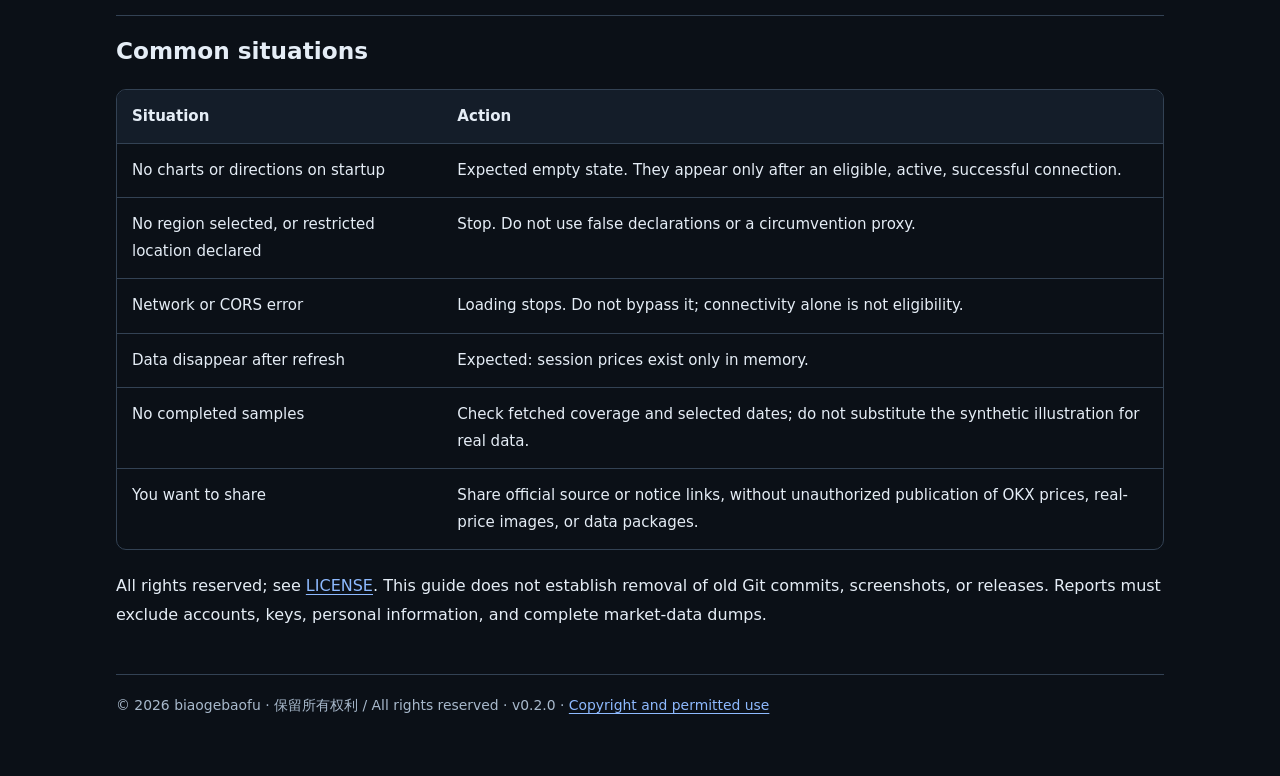
==== commit dca6dce7: "Add entertainment guides and documented access limits" ====
--- a/docs/guide.en.html
+++ b/docs/guide.en.html
@@ -5,7 +5,7 @@
 <meta name="viewport" content="width=device-width, initial-scale=1">
 <meta name="color-scheme" content="dark">
 <meta name="author" content="biaogebaofu">
-<title>Illustrated Quick Start · 图文快速上手 | I Ching Cycle Calendar &amp; Backtest</title>
+<title>v0.2.0 Illustrated Quick Start · 图文快速上手 | I Ching Cycle Calendar &amp; Backtest</title>
 <style>
 :root{color-scheme:dark;--bg:#0b1017;--panel:#141d29;--text:#e5edf6;--muted:#a8b9cc;--line:#334254;--link:#8ebaff}
 *{box-sizing:border-box}html{scroll-behavior:smooth}body{margin:0;background:var(--bg);color:var(--text);font:16px/1.8 system-ui,-apple-system,BlinkMacSystemFont,"Segoe UI","Microsoft YaHei",sans-serif}
@@ -13,205 +13,198 @@
 .page{max-width:1100px;margin:0 auto;padding:30px 26px 58px}.top-nav{display:flex;gap:12px 24px;flex-wrap:wrap;margin-bottom:25px}.top-nav a{font-weight:600}
 .masthead{border-bottom:1px solid var(--line);padding-bottom:22px;margin-bottom:30px}.eyebrow{margin:0 0 8px;color:var(--muted);font-size:.78rem;letter-spacing:.1em}.masthead h1{margin:0;font-size:clamp(1.6rem,4.8vw,2.35rem);line-height:1.4}.subtitle{margin:10px 0 0;color:var(--muted)}
 article h2{margin:46px 0 16px;padding-top:18px;border-top:1px solid var(--line);font-size:1.45rem;line-height:1.45}article h3{margin:30px 0 12px;font-size:1.16rem}p{margin:15px 0}li{margin:8px 0}ul,ol{padding-left:1.6rem}strong{color:#f0f5fd}
-img{display:block;max-width:100%;height:auto;margin:24px auto;border:1px solid var(--line);border-radius:10px;background:var(--panel)}img.phone-image{max-width:min(100%,390px)}
+img{display:block;max-width:100%;height:auto;margin:24px auto;border:1px solid var(--line);border-radius:10px;background:var(--panel)}
 .table-scroll{max-width:100%;overflow-x:auto;overscroll-behavior-x:contain;-webkit-overflow-scrolling:touch;margin:22px 0;border:1px solid var(--line);border-radius:10px}table{border-collapse:collapse;width:100%;min-width:600px;font-size:.94rem}th,td{padding:13px 15px;text-align:left;vertical-align:top;border-bottom:1px solid var(--line)}th{background:var(--panel);font-weight:650}tbody tr:last-child td{border-bottom:0}
 code{font: .9em ui-monospace,SFMono-Regular,Consolas,monospace;background:#1e2b3b;padding:2px 6px;border-radius:4px;overflow-wrap:anywhere}pre{white-space:pre;overflow-x:auto;font:14px/1.75 ui-monospace,SFMono-Regular,Consolas,"Microsoft YaHei",monospace;background:#0b121c;border:1px solid var(--line);border-radius:9px;padding:20px;margin:16px 0}
-.offline-package{padding:24px;background:var(--panel);border:1px solid var(--line);border-radius:12px;margin:25px 0;scroll-margin-top:24px}.offline-package h3{margin:0 0 12px;font-size:1.3rem}.offline-steps{font-weight:650;color:#9bc4ff;letter-spacing:.02em}.offline-note{color:var(--muted);margin-bottom:0;font-size:.94rem}
 footer{border-top:1px solid var(--line);margin-top:44px;padding-top:18px;color:var(--muted);font-size:.87rem}
-@media(max-width:600px){body{font-size:15px}.page{padding:20px 15px 40px}.top-nav{gap:9px 18px}article h2{font-size:1.25rem;margin-top:34px}img{margin:18px auto;border-radius:7px}.offline-package{padding:16px}pre{padding:14px;font-size:12px}th,td{padding:11px 12px}}
+@media(max-width:600px){body{font-size:15px}.page{padding:20px 15px 40px}.top-nav{gap:9px 18px}article h2{font-size:1.25rem;margin-top:34px}img{margin:18px auto;border-radius:7px}pre{padding:14px;font-size:12px}th,td{padding:11px 12px}}
 </style>
 </head>
 <body>
 <main class="page">
 <nav class="top-nav" aria-label="Guide navigation"><a href="../index.html">← Open the application</a><a href="guide.html" lang="zh-CN">中文指南</a><a href="https://github.com/biaogebaofu/iching-cycle-backtest">GitHub</a></nav>
-<header class="masthead"><p class="eyebrow">I CHING CYCLE CALENDAR &amp; BACKTEST / 易经周期日历与回测</p><h1>Illustrated Quick Start · 图文快速上手</h1><p class="subtitle">No programming required. Read the actual interface labels and follow the illustrated steps.</p></header>
-<article><p><a href="https://github.com/biaogebaofu/iching-cycle-backtest/blob/main/README.en.md">Project overview</a> · <a href="guide.html">中文</a> · <a href="guide.html">Illustrated browser guide (Chinese)</a></p>
-<h2>1. Recommended: open the website</h2>
-<p>Open <a href="https://biaogebaofu.github.io/iching-cycle-backtest/">I Ching Cycle Calendar &amp; Backtest</a>.</p>
-<p>Open it in a browser on a computer, phone, or tablet. Registration, a trading account, and programming tools are unnecessary. Your phone browser may offer Add to Home Screen as a shortcut; network access is still required when the page needs it.</p>
-<p><img loading="lazy" decoding="async" src="images/01-overview.png" alt="Desktop overview of the current and next direction-calendar phases and the historical chart"></p>
-<p>Start with the two cards at the top. “当前日历阶段” is the current phase; “下一阶段” is the next one. “只多 / 可空仓” means long-only or flat under the rule, and “只空 / 可空仓” means short-only or flat. Read “持续至 …（不含）” as lasting until, but not including, the stated end time. These labels are model outputs, not instructions to trade.</p>
-<p>All dates are displayed in <strong>Beijing time, UTC+08:00</strong>, even if you live elsewhere. The current phase is calculated from your device clock, so keep that clock accurate. The price snapshot is separate: its final candle closes at <strong>2026-09-15 10:00 Beijing time</strong>, and it does not update automatically.</p>
-<p>The interface is mainly Chinese. The labels below match the actual buttons and fields so you can use it alongside this English guide.</p>
-<h2>2. Choose what the charts display</h2>
-<p><img loading="lazy" decoding="async" src="images/02-chart-controls.png" alt="Chart range and future-signal controls with the daily and recent 2H charts expanded"></p>
+<header class="masthead"><p class="eyebrow">I CHING CYCLE CALENDAR &amp; BACKTEST / 易经周期日历与回测</p><h1>v0.2.0 Illustrated Quick Start · 图文快速上手</h1><p class="subtitle">No programming required. Read the actual interface labels and follow the illustrated steps.</p></header>
+<article><p><a href="https://github.com/biaogebaofu/iching-cycle-backtest/blob/main/README.en.md">Project</a> · <a href="guide.html">中文</a> · <a href="https://biaogebaofu.github.io/iching-cycle-backtest/">Website</a> · <a href="risk.html">Use boundaries</a></p>
+<p><strong>For entertainment and model research only. Do not use it for investment decisions. Free, without referral commissions.</strong></p>
+<h2>1. Understand the empty startup page</h2>
+<p><img loading="lazy" decoding="async" src="images/01-start.png" alt="Startup page: no automatic OKX request, prices, backtests, or directions"></p>
+<p>The initial page contains purpose, region, and connection notices only. It makes no default OKX request, bundles no real prices, and automatically displays no direction, backtest, or calendar. Do not enter passwords, accounts, or API keys.</p>
+<p>Computers, tablets, and phones use the same browser page. The interface is mainly Chinese, supported by bilingual documentation. Python, Node.js, and Git are unnecessary.</p>
+<h2>2. Declare your own region and eligibility</h2>
+<p>Read the notices and <a href="risk.html">use boundaries</a> before personally making truthful region and purpose declarations.</p>
+<p><img loading="lazy" decoding="async" src="images/02-restricted.png" alt="Connection remains unavailable without a region declaration or in a declared restricted region"></p>
+<p>Under “使用地区” (use location), truthfully choose your status. Only “中国大陆以外，且已确认当地和平台允许” (outside mainland China, with local and platform eligibility confirmed), together with your own notice acknowledgment, enables an active connection. “中国大陆” (mainland China), “其他受限地区 / 尚未确认” (other restricted location / not confirmed), and “请选择” (select a status) do not.</p>
+<ul>
+<li>No connection is available before a region selection.</li>
+<li>Mainland China and other restricted locations cannot use data access.</li>
+<li>Another region selection is not a legal or OKX eligibility approval. You must establish your own eligibility.</li>
+<li>This is self-declaration, not IP blocking or legal certification. Do not use proxies or false declarations to bypass restrictions.</li>
+</ul>
+<p>Free access, entertainment use, and unauthenticated access do not establish data permission. Stop without connecting if unsure.</p>
+<h2>3. Actively connect to public prices</h2>
+<p>Only if eligible and aware of the purpose and data conditions, operate these controls yourself:</p>
+<ol>
+<li>“适用的 OKX 官方服务区域” (applicable official service region): choose the service applicable to you—global, US / Australia, or EEA. Do not switch to an inapplicable region to resolve failures. A service may not provide ETH-USDT-SWAP.</li>
+<li>“请求历史范围” (requested history): choose the last 90 days, 1 year, or 3 years; the default is 1 year. This is a target, not guaranteed coverage.</li>
+<li>Read the purpose, risks, and official terms yourself. Check the acknowledgment only if it truthfully applies to you.</li>
+<li>Press “连接并读取公开行情” (connect and read public prices). During loading, “取消 / 清除本次数据” (cancel / clear this session) stops the request.</li>
+</ol>
+<p>Your browser sends read-only GET requests directly to the selected official OKX domain. No API key is entered here, and the connection does not log in, read private positions, or place orders.</p>
+<p>After loading, read the <strong>actual session range, candle count, and cutoff</strong>. The old bundled snapshot no longer defines coverage. The latest prices are not guaranteed to have loaded completely. Network, region, CORS, or other errors stop loading; there is no proxy or fallback to old prices or documentation&#39;s synthetic data.</p>
+<p>There is no continuous automatic data refresh. Loading is user-initiated. After refresh, check the conditions yourself before actively reconnecting.</p>
+<h2>4. Read the interface after success</h2>
+<p>Charts and the time calendar appear only after successful connection. <strong>Backtest results additionally require pressing “运行回测”.</strong> Dates use Beijing time, UTC+08:00, with the current time supplied by your device clock. Calendar cards say “模型正向（假设）” (hypothetical positive model direction) or “模型反向（假设）” (hypothetical inverse model direction), solely to explain the fixed rules.</p>
 <div class="table-scroll" tabindex="0" role="region" aria-label="Table; scroll horizontally to see all columns"><table>
 <thead>
 <tr>
 <th>Chinese control</th>
-<th>Meaning and use</th>
+<th>Meaning</th>
 </tr>
 </thead>
 <tbody><tr>
 <td>图1 / 日线范围</td>
-<td>Chart 1 / daily range. Choose “全部历史” (all history) or a recent range. This controls the first 2H chart and the daily chart; the default is “最近1年” (last year).</td>
+<td>Main and daily chart range.</td>
 </tr>
 <tr>
 <td>图2范围</td>
-<td>Chart 2 range. Select a shorter recent period for the second 2H chart; the default is “最近1个月” (last month).</td>
+<td>Recent second-chart range.</td>
 </tr>
 <tr>
 <td>未来信号</td>
-<td>Future signals. Choose “不展示” (hide), 30 days, 1 year, 3 years, or 5 years. This extends the time-rule signal only; future prices remain blank.</td>
+<td>Future formula signals; no future actual prices.</td>
 </tr>
 <tr>
 <td>重绘图表</td>
-<td>Redraw charts using the selected display settings.</td>
+<td>Redraw charts.</td>
 </tr>
 <tr>
 <td>展开日线与最近 2H 图表</td>
-<td>Expand the daily and recent 2H charts below the main chart. Click it again to collapse them.</td>
-</tr>
-</tbody></table></div>
-<p>Use the slider below a chart to zoom into a smaller period. Changing a chart range does <strong>not</strong> change the backtest dates. The blue price line stops at the historical cutoff; a future signal is not a forecast of that line.</p>
-<p>The original bias charts use red for a long bias and green for a short bias. Their 2H horizontal axis shows the candle&#39;s <strong>opening</strong> time, while the price is its close two hours later. The daily chart uses the final closing price of each complete Beijing calendar day; its daily signal is calculated independently at 00:00 Beijing time.</p>
-<h2>3. Set the backtest period and costs</h2>
-<p>Go to “回测研究” (backtest research), either by scrolling or using the navigation link at the top.</p>
-<div class="table-scroll" tabindex="0" role="region" aria-label="Table; scroll horizontally to see all columns"><table>
-<thead>
-<tr>
-<th>Chinese field or button</th>
-<th>What to enter or expect</th>
-</tr>
-</thead>
-<tbody><tr>
+<td>Expand daily and recent 2H charts.</td>
+</tr>
+<tr>
 <td>回测口径</td>
-<td>Analysis method. Start with “方向日历 · 中点切换基准” (direction-calendar midpoint baseline), then examine “原 Bias · 固定持有统计” (original bias with fixed holding periods) separately.</td>
-</tr>
-<tr>
-<td>起始日期（北京时间）</td>
-<td>Start date in Beijing time. The default, 2019-12-25, covers the full history. Positions opened before your chosen start are not carried in.</td>
-</tr>
-<tr>
-<td>结束日期（含）</td>
-<td>Inclusive end date. The whole selected Beijing day is included, but results still require available historical prices. A later date does not add new market data.</td>
+<td>Select one of the two separate research methods.</td>
+</tr>
+<tr>
+<td>起始日期（北京时间） / 结束日期（含）</td>
+<td>Start and inclusive end dates, within the prices actually loaded.</td>
 </tr>
 <tr>
 <td>单边成本（bps）</td>
-<td>Combined fees and slippage per side, in basis points. Enter a value from 0 to 1000. One bps is 0.01%.</td>
+<td>Hypothetical fees and slippage per side.</td>
 </tr>
 <tr>
 <td>运行回测</td>
-<td>Run the selected method with these dates and costs. Run it again after changing the settings.</td>
-</tr>
-</tbody></table></div>
-<p>For a first comparison, enter <strong>5</strong> for “单边成本（bps）” and click “运行回测”. This means 0.05% per side and a 0.10% deduction for a completed round trip. Five bps is an example, not a verified cost for any exchange or account. The default of 0 reproduces the original gross-return statistics. Funding fees, leverage, margin, and liquidations are excluded.</p>
-<h2>4. Read the direction-calendar midpoint results</h2>
-<p><img loading="lazy" decoding="async" src="images/03-midpoint-backtest.png" alt="Full-history midpoint backtest with 5 bps entered as the per-side cost"></p>
-<p>The default method, “方向日历 · 中点切换基准”, takes a red high-band midpoint as a short event and a green deep-band midpoint as a long event. It enters at the close of the first 2H candle whose opening is at or after the midpoint, then exits at the close associated with the next opposite event. This mapping differs from the original red-long / green-short bias chart.</p>
-<p>Read the four result cards as follows:</p>
-<div class="table-scroll" tabindex="0" role="region" aria-label="Table; scroll horizontally to see all columns"><table>
-<thead>
-<tr>
-<th>Result label</th>
+<td>Run the hypothetical statistics; run again after changing dates or costs.</td>
+</tr>
+</tbody></table></div>
+<p>Chart ranges and backtest dates are separate. 2H means a two-hour candle: the price is its close, while the horizontal timestamp is its opening.</p>
+<h3>Read the methods separately</h3>
+<div class="table-scroll" tabindex="0" role="region" aria-label="Table; scroll horizontally to see all columns"><table>
+<thead>
+<tr>
+<th>Method</th>
+<th>Hypothetical calculation</th>
+</tr>
+</thead>
+<tbody><tr>
+<td>方向日历 · 中点切换基准 — midpoint baseline</td>
+<td>A red high-band midpoint selects short, green deep-band selects long. Enter at the close of the first 2H candle opening at or after the midpoint; exit at the next opposite event&#39;s associated close. Positions before the selected start are not carried in.</td>
+</tr>
+<tr>
+<td>原 Bias · 固定持有统计 — fixed holding periods</td>
+<td>Calculate bias at candle opening. Above +0.1 selects long and below −0.1 short; the middle and boundary values generate no sample. Compare the entry candle&#39;s close with closes 2, 6, 12, 24, 72, or 168 hours later.</td>
+</tr>
+</tbody></table></div>
+<p>The bias chart uses red-long and green-short. Calendar midpoint events use red-short and green-long. Do not combine their directions or statistics. All direction labels are entertainment-model outputs, not an investment basis.</p>
+<h2>5. Use the synthetic illustration to learn the labels</h2>
+<p><img loading="lazy" decoding="async" src="images/03-entertainment-demo.png" alt="Clearly synthetic documentation data, not real prices or actual returns"></p>
+<p><strong>This image uses synthetic data, not OKX prices or real market performance.</strong> It explains how to read the interface. The public application does not automatically load this documentation demonstration. It is not bundled market data or evidence of predictive ability.</p>
+<p>After a successful real connection, choose the method, dates within the fetched coverage, and hypothetical cost, then press “运行回测”. Inadequate coverage can produce no completed samples.</p>
+<h3>Cost settings do not charge you</h3>
+<p>One bps is 0.01%. Entering 5 bps assumes 0.05% per side and deducts 0.10% from a completed round trip. An unfinished midpoint segment deducts only its hypothetical entry cost. Zero reproduces gross statistics. This input does not make a payment.</p>
+<p>Funding, leverage, margin, liquidation, and actual execution are not modeled. A linear short return can be below −100%; it is not an account that could necessarily sustain and complete that position.</p>
+<div class="table-scroll" tabindex="0" role="region" aria-label="Table; scroll horizontally to see all columns"><table>
+<thead>
+<tr>
+<th>Result</th>
 <th>Interpretation</th>
 </tr>
 </thead>
 <tbody><tr>
-<td>已完成样本</td>
-<td>Number of completed research segments.</td>
+<td>已完成样本 / 样本数</td>
+<td>Verifiable completed samples actually included.</td>
 </tr>
 <tr>
 <td>扣成本胜率</td>
-<td>Percentage of completed segments with positive return after the entered costs.</td>
-</tr>
-<tr>
-<td>单样本平均</td>
-<td>Arithmetic average return after costs per completed segment.</td>
-</tr>
-<tr>
-<td>单样本中位数</td>
-<td>Middle return after costs among completed segments.</td>
-</tr>
-</tbody></table></div>
-<p>The screenshot uses 5 bps per side: 16 completed segments, a 75.00% after-cost win rate, an arithmetic mean return of −28.27%, and a median of 25.76%. A small number of large losses can pull down the mean; one short segment in the image has an after-cost linear return of −810.01%. This figure is a price-ratio research statistic, not a simulation of account equity or realizable account losses. The model does not simulate margin requirements or liquidation, so a high historical win rate alone does not establish profitability.</p>
-<p>In the table, “入场（北京时间）” is entry time; “退出 / 估值（北京时间）” is exit or marking time. “入场 → 出场价” shows the two prices. “毛收益” is before costs; “扣已发生成本” is after costs already incurred. “已完成” identifies a completed segment. A row marked <strong>“未完成 · 快照估值”</strong> is unfinished and valued at the last available close up to the selected cutoff. It deducts only the entry-side cost and is excluded from the four completed-sample cards.</p>
-<p>Read the status line as well: it reports completed and unfinished segments, skipped missing events, and the round-trip cost. If an exact planned entry or exit candle is unavailable, the affected event or segment is skipped rather than filled at a later price.</p>
-<h2>5. Read the original-bias fixed-holding statistics</h2>
-<p><img loading="lazy" decoding="async" src="images/04-bias-backtest.png" alt="Full-history original-bias statistics with 5 bps per side"></p>
-<p>Choose “原 Bias · 固定持有统计” and click “运行回测”. At each 2H candle&#39;s opening, bias above +0.1 selects long and bias below −0.1 selects short; values between those thresholds, including the boundaries, are neutral. Entry uses that candle&#39;s close. Exit uses the close 2, 6, 12, 24, 72, or 168 hours later.</p>
-<p>Each “持有时长” (holding period) has “合计” (combined), “多” (long), and “空” (short) rows. “样本数” is the sample count. “扣成本胜率” is the win rate after costs. “平均毛收益” is the mean before costs; “扣成本平均” and “扣成本中位数” are the mean and median after costs. An em dash indicates that no sample is available for that statistic.</p>
-<p>Only samples with entry and exit closes inside the selected period are counted. Holding windows containing missing candles are skipped; their count appears in the status line. Treat each holding period separately. Samples can overlap, so adding or compounding them would not produce a realizable account return, equity curve, or annualized return. Do not combine them with the midpoint results.</p>
-<p>Both methods use simple price returns relative to the entry price. A short segment can show a loss below −100%; this does not simulate an account that could hold the position without additional margin. The data contain closing prices only, so intraperiod maximum adverse excursion (MAE) is not calculated. Means, medians, and win rates are research statistics, not proof of future profitability.</p>
-<h2>6. Check the five-year direction calendar</h2>
-<p><img loading="lazy" decoding="async" src="images/05-calendar.png" alt="Five-year direction timeline and its effective-date table"></p>
-<p>Open “五年日历” (five-year calendar). The table covers <strong>2026-09-15 to 2031-09-15</strong>, including the start and excluding the end. “生效时间（含）” is the inclusive effective time; “结束时间（不含）” is the exclusive end time; “日历方向” is the phase direction; and “色带时间中点” is the underlying band midpoint.</p>
-<p>At an exact switch time, the new phase becomes effective. The first row continues a phase that began before the displayed window, so its clipped start is not a new switch. The table cutoff also does not create a switch. Calendar red high-band midpoints map to short-only and green deep-band midpoints to long-only, always permitting a flat position.</p>
-<p>Future calendar dates are calculated from a fixed time formula. They contain no future market prices and do not establish whether prices will rise or fall. The original formula is retained, including its 23:00 day boundary and unreachable <code>j = 10</code> branch; it has not been calibrated to an authoritative solar-term calendar.</p>
-<h2>7. Use it on a phone or tablet</h2>
-<p><img loading="lazy" decoding="async" src="images/06-phone.png" class="phone-image" alt="Phone-sized layout"></p>
-<p>Open the same official website in your phone or tablet browser. Scroll vertically to reach each section, and swipe sideways <strong>inside a table</strong> to see columns beyond the screen. For dense chart labels, rotate the device to landscape or select a shorter chart range.</p>
-<p>Bookmark the page, or use “Add to Home Screen” if your browser offers it. This creates a shortcut; it is not a native app installer and does not guarantee offline availability. Use the computer ZIP below when you need the provided offline edition.</p>
-<h2>8. Offline on a computer</h2>
-<ol>
-<li>Open the official <a href="https://github.com/biaogebaofu/iching-cycle-backtest/releases">Releases page</a> and download the official offline ZIP containing <code>index.html</code>.</li>
-<li><strong>Extract the entire ZIP first.</strong> Do not open the page inside the archive or extract only <code>index.html</code>.</li>
-<li>Double-click <code>index.html</code> in the extracted folder. If prompted, choose a browser such as Edge, Chrome, Firefox, or Safari.</li>
-<li>Keep the resource files in their extracted folder structure. Next time, open <code>index.html</code> again.</li>
-</ol>
-<p>Windows and macOS are supported. Python, Node.js, and Git are unnecessary.</p>
-<section id="offline-files" class="offline-package" aria-label="Official offline package structure">
-<p class="eyebrow">OFFICIAL OFFLINE PACKAGE / 官方离线包</p>
-<h3>Extract everything, then double-click index.html</h3>
-<p class="offline-steps">ZIP → Extract the entire archive → index.html</p>
-<pre>iching-cycle-backtest/
-├── index.html                  ← Open this file / 双击打开
-├── assets/
-│   ├── app.js
-│   ├── core.js
-│   ├── history.js
-│   ├── style.css
-│   └── vendor/
-├── docs/
-│   ├── guide.html
-│   ├── guide.en.html
-│   ├── images/
-│   └── ...
-├── tests/
-├── README.md
-├── README.en.md
-└── LICENSE</pre>
-<p class="offline-note">This is a structure diagram based on the actual package file list, not a file-manager screenshot. Keep the entire folder structure, resources, and copyright notices together.</p>
-</section>
-<p><img loading="lazy" decoding="async" src="images/07-offline-files.svg" alt="Structure diagram based on the official offline package&#39;s actual file list"></p>
-<p>This is a folder-structure diagram based on the actual package contents, rather than a screenshot of a file manager. <strong><code>index.html</code> is the entry point.</strong> Keep <code>assets</code> beside it, including the bundled chart library, historical snapshot, and application scripts. Keep the other supplied files and copyright notices too. You do not need to open the scripts or run commands. The current-phase calendar still uses your computer&#39;s clock; the bundled historical prices remain the same static snapshot.</p>
+<td>Completed samples with strictly positive return after hypothetical cost; zero is not a win.</td>
+</tr>
+<tr>
+<td>单样本平均 / 扣成本平均</td>
+<td>Arithmetic mean after costs, potentially affected by extreme samples.</td>
+</tr>
+<tr>
+<td>单样本中位数 / 扣成本中位数</td>
+<td>Middle level after sorting the returns.</td>
+</tr>
+<tr>
+<td>毛收益 / 平均毛收益</td>
+<td>Directional return before modeled cost, or its mean.</td>
+</tr>
+<tr>
+<td>未完成 · 快照估值</td>
+<td>An unfinished midpoint segment marked at the last available close within the cutoff; excluded from completed-sample statistics.</td>
+</tr>
+<tr>
+<td>缺失事件跳过 / 缺口跳过</td>
+<td>Missing exact entry/exit candles or gapped fixed-holding windows; skipped, not zero-return samples.</td>
+</tr>
+<tr>
+<td>—</td>
+<td>May indicate no completed sample, rather than zero return.</td>
+</tr>
+</tbody></table></div>
+<p>Fixed-holding samples can overlap. Do not add or compound them into an equity curve, combine horizons or methods, or infer annualized returns. Means, medians, and win rates are hypothetical statistics, not future-profit evidence. Closing prices alone cannot provide intraperiod maximum adverse excursion (MAE).</p>
+<p>The calendar retains the original time formula. Current, next, and future phases are entertainment-research outputs, not future-price predictions. Read the displayed window, inclusive effective times, and exclusive end times.</p>
+<h2>6. Clear, refresh, and use the local package</h2>
+<p>Press “取消 / 清除本次数据” (cancel / clear this session) or refresh. This button also cancels an ongoing request. Prices and calculations live in current page memory, are discarded on clearing or refresh, and the research content is hidden. They are not automatically saved as price files or written to the public repository.</p>
+<p>Download the official ZIP from <a href="https://github.com/biaogebaofu/iching-cycle-backtest/releases">Releases</a>, extract it completely, and open index.html with assets and docs in place. You can read the interface and documents locally. <strong>No real prices are preinstalled.</strong> Real data and subsequent displays still require eligibility and an active online connection. Without a network or when blocked, real-data research is unavailable. Phone bookmarks or home-screen shortcuts do not guarantee offline use.</p>
 <h2>Common situations</h2>
 <div class="table-scroll" tabindex="0" role="region" aria-label="Table; scroll horizontally to see all columns"><table>
 <thead>
 <tr>
 <th>Situation</th>
-<th>What to do</th>
-</tr>
-</thead>
-<tbody><tr>
-<td>Charts are blank offline</td>
-<td>Check that the whole ZIP was extracted and its resources remain in place; reopen <code>index.html</code> in a browser.</td>
-</tr>
-<tr>
-<td>Phone charts look crowded</td>
-<td>Use landscape orientation or select a shorter date range.</td>
-</tr>
-<tr>
-<td>Changing a chart range does not change the backtest</td>
-<td>Set the dates under “回测研究” and click “运行回测”; chart ranges only change the display.</td>
-</tr>
-<tr>
-<td>Today&#39;s prices are absent</td>
-<td>This is a static historical snapshot without automatic updates.</td>
-</tr>
-<tr>
-<td>Red and green seem inconsistent</td>
-<td>The original bias chart uses red for long bias and green for short bias. The direction calendar uses a different band-midpoint mapping. Read each area&#39;s explanation separately.</td>
-</tr>
-<tr>
-<td>You want to share the project</td>
-<td>Share the official website or repository link. Redistribution of source or offline packages is subject to the <a href="../LICENSE">copyright notice</a>.</td>
-</tr>
-</tbody></table></div>
-<p>The model&#39;s validity has not been established. This project retains all rights in its original code and documentation; public source is available for viewing, without an open-source license. You may use the official website and unmodified official offline packages for personal, noncommercial research under the <a href="../LICENSE">copyright notice</a>.</p>
-<p>Remove accounts, keys, private positions, and personal information from any issue report or screenshot.</p>
+<th>Action</th>
+</tr>
+</thead>
+<tbody><tr>
+<td>No charts or directions on startup</td>
+<td>Expected empty state. They appear only after an eligible, active, successful connection.</td>
+</tr>
+<tr>
+<td>No region selected, or restricted location declared</td>
+<td>Stop. Do not use false declarations or a circumvention proxy.</td>
+</tr>
+<tr>
+<td>Network or CORS error</td>
+<td>Loading stops. Do not bypass it; connectivity alone is not eligibility.</td>
+</tr>
+<tr>
+<td>Data disappear after refresh</td>
+<td>Expected: session prices exist only in memory.</td>
+</tr>
+<tr>
+<td>No completed samples</td>
+<td>Check fetched coverage and selected dates; do not substitute the synthetic illustration for real data.</td>
+</tr>
+<tr>
+<td>You want to share</td>
+<td>Share official source or notice links, without unauthorized publication of OKX prices, real-price images, or data packages.</td>
+</tr>
+</tbody></table></div>
+<p>All rights reserved; see <a href="../LICENSE">LICENSE</a>. This guide does not establish removal of old Git commits, screenshots, or releases. Reports must exclude accounts, keys, personal information, and complete market-data dumps.</p>
 </article>
-<footer>© 2026 biaogebaofu · 保留所有权利 / All rights reserved · <a href="../LICENSE">Copyright and permitted use</a></footer>
+<footer>© 2026 biaogebaofu · 保留所有权利 / All rights reserved · v0.2.0 · <a href="../LICENSE">Copyright and permitted use</a></footer>
 </main>
 </body>
 </html>
